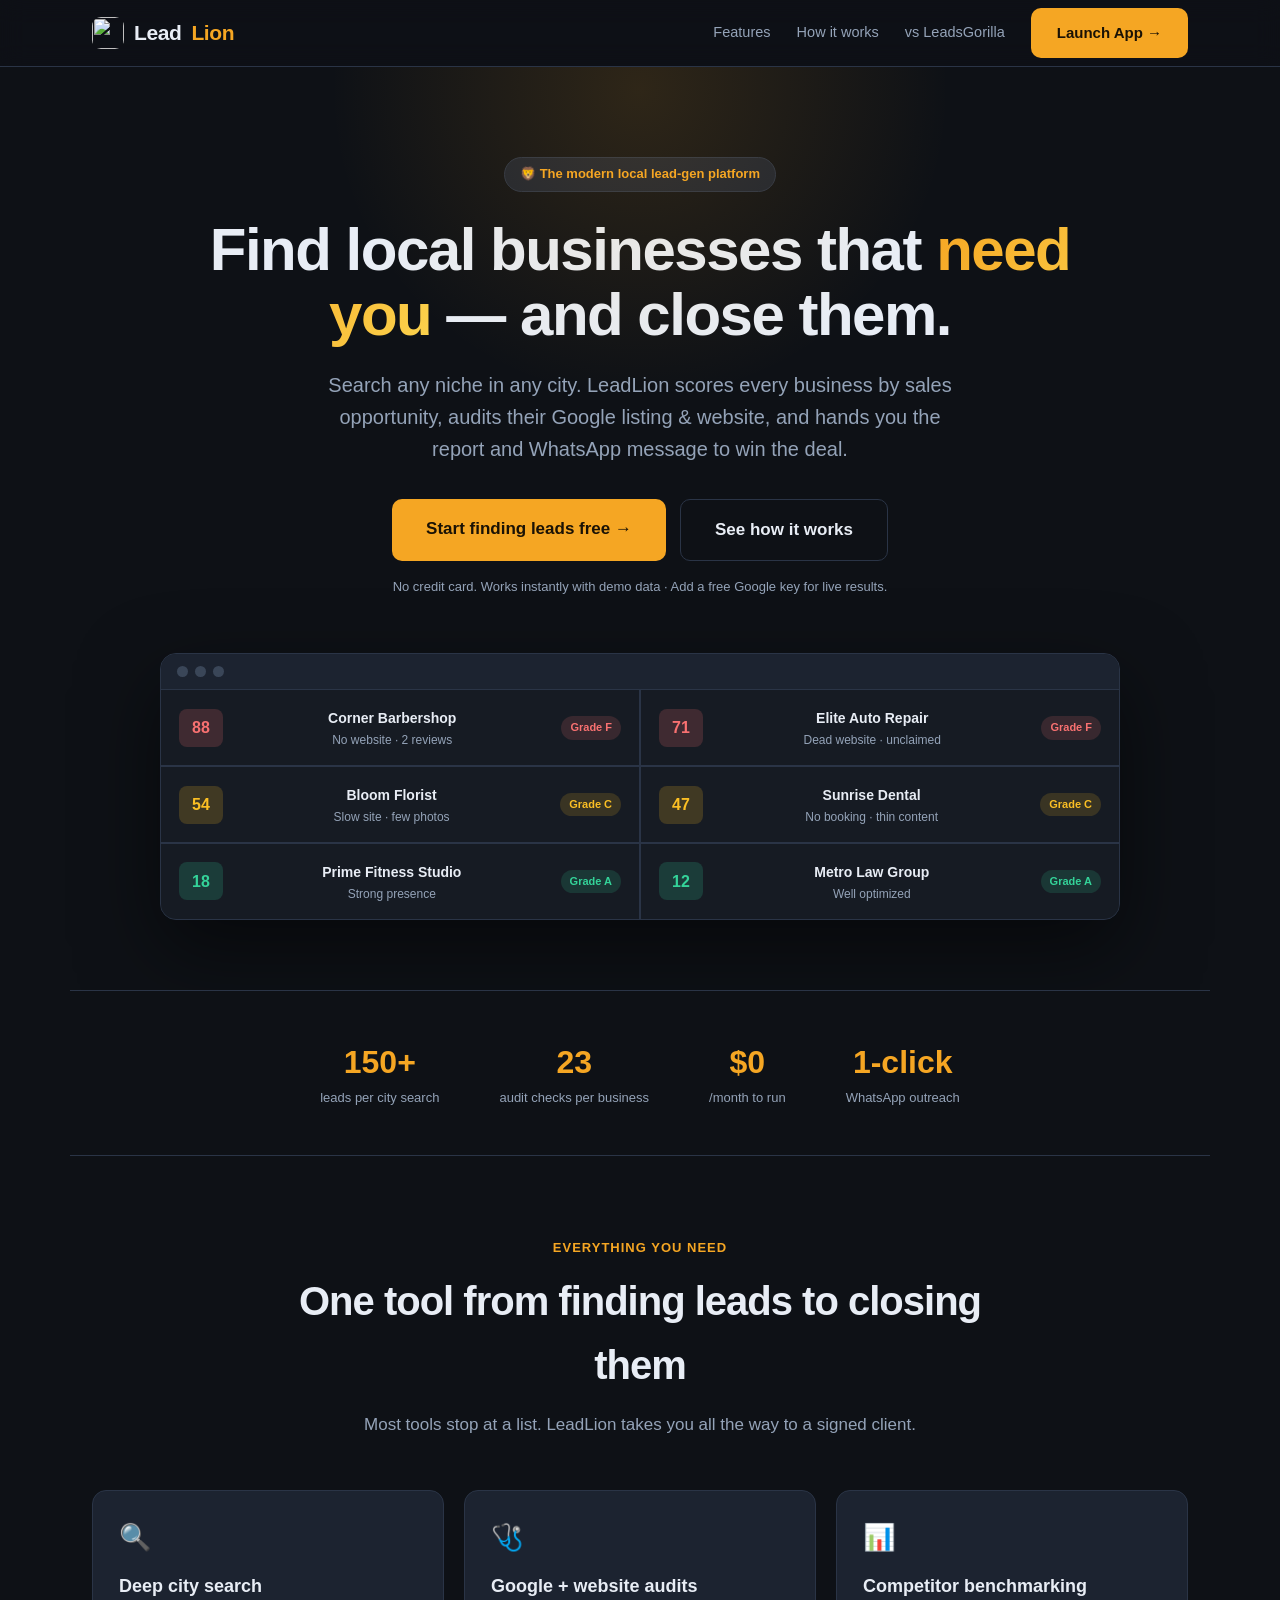
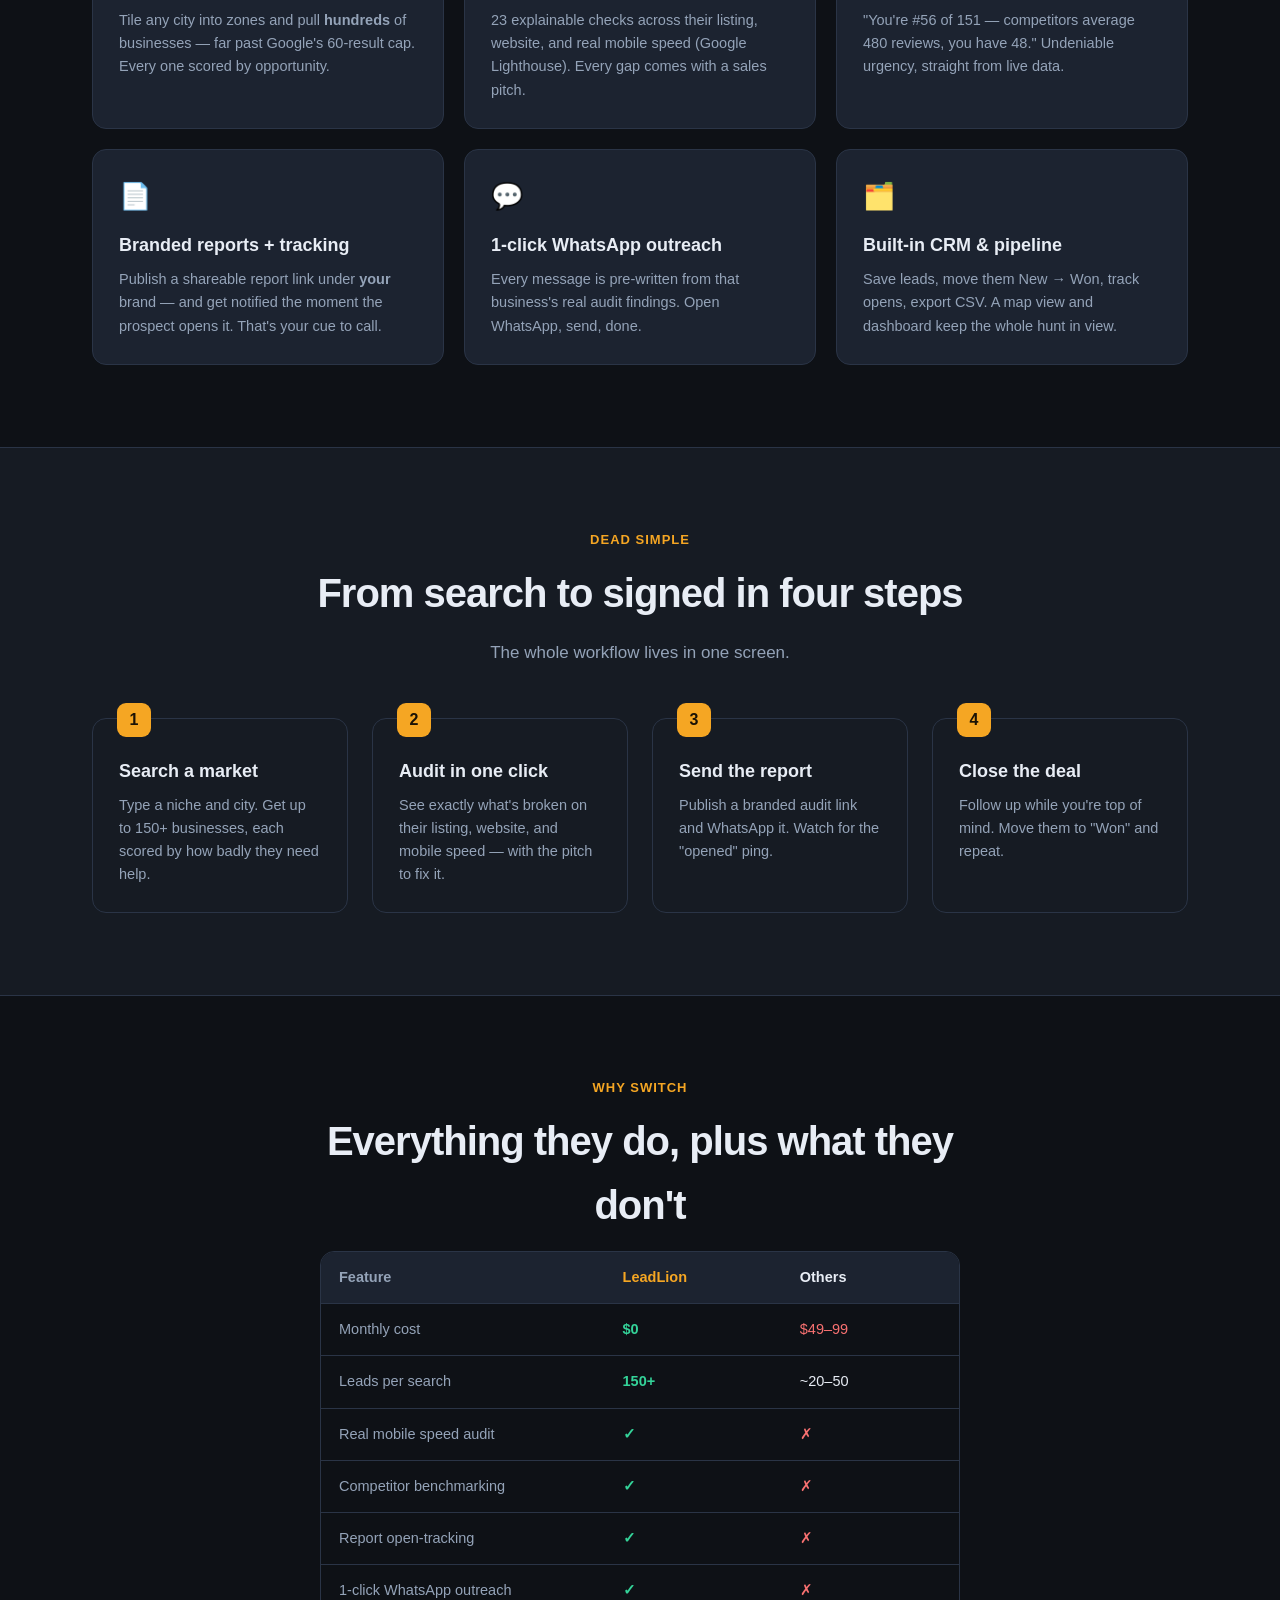
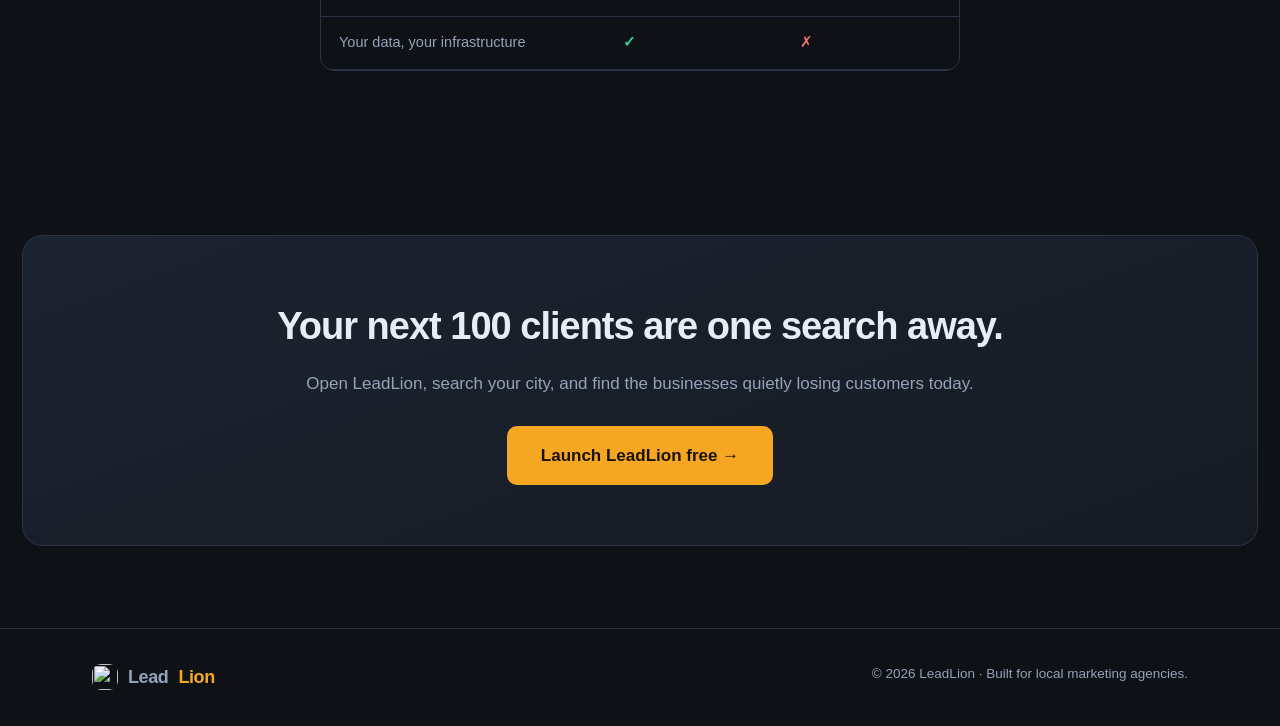
==== public/index.html @ ac30a1d9 "Look & feel overhaul: brand logo, landing page, dashboard charts, map view, PWA - Custom LeadLion li" ====
<!DOCTYPE html>
<html lang="en">
<head>
  <meta charset="UTF-8">
  <meta name="viewport" content="width=device-width, initial-scale=1.0">
  <title>LeadLion — Find & Close Local Business Leads on Autopilot</title>
  <meta name="description" content="Search any niche in any city, get every business scored by sales opportunity, generate branded audit reports, and close them over WhatsApp. The modern LeadsGorilla alternative.">
  <link rel="icon" href="/logo.svg">
  <link rel="apple-touch-icon" href="/logo.svg">
  <meta name="theme-color" content="#0e1116">
  <meta property="og:title" content="LeadLion — Find & Close Local Business Leads">
  <meta property="og:description" content="Scored leads, branded audit reports, and one-click WhatsApp outreach.">
  <style>
    :root{
      --bg:#0e1116;--panel:#161b23;--card:#1c2330;--border:#2a3446;
      --text:#e8edf5;--dim:#94a3b8;--accent:#f5a623;--accent2:#d97706;
      --green:#34d399;--red:#f87171;
    }
    *{margin:0;padding:0;box-sizing:border-box}
    html{scroll-behavior:smooth}
    body{font-family:-apple-system,BlinkMacSystemFont,'Segoe UI',Roboto,sans-serif;background:var(--bg);color:var(--text);line-height:1.6;-webkit-font-smoothing:antialiased}
    a{color:inherit;text-decoration:none}
    .wrap{max-width:1140px;margin:0 auto;padding:0 22px}
    .btn{display:inline-block;background:var(--accent);color:#1a1205;font-weight:700;padding:13px 26px;border-radius:10px;font-size:15px;transition:transform .15s,background .15s}
    .btn:hover{background:var(--accent2);transform:translateY(-1px)}
    .btn-lg{padding:16px 34px;font-size:17px}
    .btn-ghost{background:transparent;border:1px solid var(--border);color:var(--text)}
    .btn-ghost:hover{background:var(--card);transform:none}

    /* nav */
    nav{position:sticky;top:0;z-index:50;background:rgba(14,17,22,.82);backdrop-filter:blur(12px);border-bottom:1px solid var(--border)}
    nav .wrap{display:flex;align-items:center;justify-content:space-between;height:66px}
    .logo{display:flex;align-items:center;gap:10px;font-size:21px;font-weight:700;letter-spacing:-.4px}
    .logo img{border-radius:9px}
    .logo b{color:var(--accent)}
    .nav-links{display:flex;align-items:center;gap:26px;font-size:14.5px;color:var(--dim)}
    .nav-links a:hover{color:var(--text)}
    @media(max-width:720px){.nav-links a:not(.btn){display:none}}

    /* hero */
    .hero{text-align:center;padding:90px 0 70px;position:relative;overflow:hidden}
    .hero::before{content:"";position:absolute;top:-30%;left:50%;transform:translateX(-50%);width:800px;height:600px;background:radial-gradient(circle,rgba(245,166,35,.14),transparent 62%);pointer-events:none}
    .pill{display:inline-block;background:var(--card);border:1px solid var(--border);color:var(--accent);font-size:13px;font-weight:600;padding:6px 15px;border-radius:30px;margin-bottom:26px}
    .hero h1{font-size:clamp(34px,6vw,60px);line-height:1.08;letter-spacing:-1.5px;font-weight:800;max-width:900px;margin:0 auto 22px}
    .hero h1 .grad{background:linear-gradient(120deg,var(--accent),#fcd34d);-webkit-background-clip:text;background-clip:text;color:transparent}
    .hero p.sub{font-size:clamp(16px,2.4vw,20px);color:var(--dim);max-width:640px;margin:0 auto 34px}
    .hero-cta{display:flex;gap:14px;justify-content:center;flex-wrap:wrap}
    .hero .note{margin-top:16px;font-size:13px;color:var(--dim)}

    /* mockup */
    .mock{max-width:960px;margin:56px auto 0;border:1px solid var(--border);border-radius:16px;overflow:hidden;box-shadow:0 30px 80px rgba(0,0,0,.5);background:var(--panel)}
    .mock-bar{display:flex;gap:7px;padding:12px 16px;background:var(--card);border-bottom:1px solid var(--border)}
    .mock-bar i{width:11px;height:11px;border-radius:50%;background:#3a4658}
    .mock-body{display:grid;grid-template-columns:1fr 1fr;gap:2px;background:var(--border)}
    .mock-row{background:var(--panel);padding:15px 18px;display:flex;align-items:center;gap:14px}
    .mock-score{min-width:44px;height:38px;border-radius:8px;display:flex;align-items:center;justify-content:center;font-weight:800;font-size:16px}
    .mock-info{flex:1;min-width:0}
    .mock-info b{font-size:14px}
    .mock-info span{display:block;font-size:12px;color:var(--dim)}
    .mock-badge{font-size:11px;font-weight:700;padding:3px 9px;border-radius:20px}
    @media(max-width:640px){.mock-body{grid-template-columns:1fr}.mock-row:nth-child(n+5){display:none}}

    /* stats strip */
    .strip{display:flex;justify-content:center;gap:60px;flex-wrap:wrap;padding:46px 0;border-top:1px solid var(--border);border-bottom:1px solid var(--border);text-align:center}
    .strip .n{font-size:32px;font-weight:800;color:var(--accent)}
    .strip .l{font-size:13px;color:var(--dim)}

    /* sections */
    section.blk{padding:82px 0}
    .eyebrow{color:var(--accent);font-weight:700;font-size:13px;letter-spacing:1px;text-transform:uppercase;text-align:center}
    h2.title{font-size:clamp(28px,4vw,40px);font-weight:800;letter-spacing:-1px;text-align:center;margin:10px auto 14px;max-width:720px}
    .lead{text-align:center;color:var(--dim);max-width:600px;margin:0 auto 52px;font-size:17px}

    .features{display:grid;grid-template-columns:repeat(auto-fit,minmax(280px,1fr));gap:20px}
    .feat{background:var(--card);border:1px solid var(--border);border-radius:14px;padding:26px;transition:border-color .2s,transform .2s}
    .feat:hover{border-color:var(--accent);transform:translateY(-3px)}
    .feat .ico{font-size:26px;margin-bottom:14px}
    .feat h3{font-size:18px;margin-bottom:8px}
    .feat p{color:var(--dim);font-size:14.5px}

    /* steps */
    .steps{display:grid;grid-template-columns:repeat(auto-fit,minmax(240px,1fr));gap:24px;counter-reset:s}
    .step{position:relative;padding:26px;background:var(--panel);border:1px solid var(--border);border-radius:14px}
    .step::before{counter-increment:s;content:counter(s);position:absolute;top:-16px;left:24px;width:34px;height:34px;background:var(--accent);color:#1a1205;font-weight:800;border-radius:9px;display:flex;align-items:center;justify-content:center}
    .step h3{margin:12px 0 8px;font-size:18px}
    .step p{color:var(--dim);font-size:14.5px}

    /* compare */
    .compare{max-width:640px;margin:0 auto;border:1px solid var(--border);border-radius:14px;overflow:hidden}
    .compare .crow{display:grid;grid-template-columns:1.6fr 1fr 1fr}
    .compare .crow>div{padding:14px 18px;border-bottom:1px solid var(--border);font-size:14.5px}
    .compare .chead{background:var(--card);font-weight:700}
    .compare .chead .hl{color:var(--accent)}
    .compare .crow>div:first-child{color:var(--dim)}
    .compare .yes{color:var(--green);font-weight:700}
    .compare .no{color:var(--red)}

    /* final cta */
    .final{text-align:center;background:linear-gradient(160deg,var(--card),var(--panel));border:1px solid var(--border);border-radius:20px;padding:60px 30px;margin:0 22px}
    .final h2{font-size:clamp(26px,4vw,38px);font-weight:800;letter-spacing:-1px;margin-bottom:14px}
    .final p{color:var(--dim);margin-bottom:28px;font-size:17px}

    footer{border-top:1px solid var(--border);padding:34px 0;color:var(--dim);font-size:13.5px}
    footer .wrap{display:flex;justify-content:space-between;flex-wrap:wrap;gap:14px}
  </style>
</head>
<body>
  <nav><div class="wrap">
    <a class="logo" href="/"><img src="/logo.svg" width="32" height="32" alt="">Lead<b>Lion</b></a>
    <div class="nav-links">
      <a href="#features">Features</a>
      <a href="#how">How it works</a>
      <a href="#compare">vs LeadsGorilla</a>
      <a class="btn" href="/app">Launch App →</a>
    </div>
  </div></nav>

  <header class="hero"><div class="wrap">
    <span class="pill">🦁 The modern local lead-gen platform</span>
    <h1>Find local businesses that <span class="grad">need you</span> — and close them.</h1>
    <p class="sub">Search any niche in any city. LeadLion scores every business by sales opportunity, audits their Google listing & website, and hands you the report and WhatsApp message to win the deal.</p>
    <div class="hero-cta">
      <a class="btn btn-lg" href="/app">Start finding leads free →</a>
      <a class="btn btn-lg btn-ghost" href="#how">See how it works</a>
    </div>
    <p class="note">No credit card. Works instantly with demo data · Add a free Google key for live results.</p>

    <div class="mock">
      <div class="mock-bar"><i></i><i></i><i></i></div>
      <div class="mock-body">
        <div class="mock-row"><div class="mock-score" style="background:rgba(248,113,113,.18);color:#f87171">88</div><div class="mock-info"><b>Corner Barbershop</b><span>No website · 2 reviews</span></div><span class="mock-badge" style="background:rgba(248,113,113,.15);color:#f87171">Grade F</span></div>
        <div class="mock-row"><div class="mock-score" style="background:rgba(248,113,113,.18);color:#f87171">71</div><div class="mock-info"><b>Elite Auto Repair</b><span>Dead website · unclaimed</span></div><span class="mock-badge" style="background:rgba(248,113,113,.15);color:#f87171">Grade F</span></div>
        <div class="mock-row"><div class="mock-score" style="background:rgba(251,191,36,.18);color:#fbbf24">54</div><div class="mock-info"><b>Bloom Florist</b><span>Slow site · few photos</span></div><span class="mock-badge" style="background:rgba(251,191,36,.15);color:#fbbf24">Grade C</span></div>
        <div class="mock-row"><div class="mock-score" style="background:rgba(251,191,36,.18);color:#fbbf24">47</div><div class="mock-info"><b>Sunrise Dental</b><span>No booking · thin content</span></div><span class="mock-badge" style="background:rgba(251,191,36,.15);color:#fbbf24">Grade C</span></div>
        <div class="mock-row"><div class="mock-score" style="background:rgba(52,211,153,.18);color:#34d399">18</div><div class="mock-info"><b>Prime Fitness Studio</b><span>Strong presence</span></div><span class="mock-badge" style="background:rgba(52,211,153,.15);color:#34d399">Grade A</span></div>
        <div class="mock-row"><div class="mock-score" style="background:rgba(52,211,153,.18);color:#34d399">12</div><div class="mock-info"><b>Metro Law Group</b><span>Well optimized</span></div><span class="mock-badge" style="background:rgba(52,211,153,.15);color:#34d399">Grade A</span></div>
      </div>
    </div>
  </div></header>

  <div class="strip wrap" style="border-radius:0">
    <div><div class="n">150+</div><div class="l">leads per city search</div></div>
    <div><div class="n">23</div><div class="l">audit checks per business</div></div>
    <div><div class="n">$0</div><div class="l">/month to run</div></div>
    <div><div class="n">1-click</div><div class="l">WhatsApp outreach</div></div>
  </div>

  <section class="blk" id="features"><div class="wrap">
    <p class="eyebrow">Everything you need</p>
    <h2 class="title">One tool from finding leads to closing them</h2>
    <p class="lead">Most tools stop at a list. LeadLion takes you all the way to a signed client.</p>
    <div class="features">
      <div class="feat"><div class="ico">🔍</div><h3>Deep city search</h3><p>Tile any city into zones and pull <b>hundreds</b> of businesses — far past Google's 60-result cap. Every one scored by opportunity.</p></div>
      <div class="feat"><div class="ico">🩺</div><h3>Google + website audits</h3><p>23 explainable checks across their listing, website, and real mobile speed (Google Lighthouse). Every gap comes with a sales pitch.</p></div>
      <div class="feat"><div class="ico">📊</div><h3>Competitor benchmarking</h3><p>"You're #56 of 151 — competitors average 480 reviews, you have 48." Undeniable urgency, straight from live data.</p></div>
      <div class="feat"><div class="ico">📄</div><h3>Branded reports + tracking</h3><p>Publish a shareable report link under <b>your</b> brand — and get notified the moment the prospect opens it. That's your cue to call.</p></div>
      <div class="feat"><div class="ico">💬</div><h3>1-click WhatsApp outreach</h3><p>Every message is pre-written from that business's real audit findings. Open WhatsApp, send, done.</p></div>
      <div class="feat"><div class="ico">🗂️</div><h3>Built-in CRM & pipeline</h3><p>Save leads, move them New → Won, track opens, export CSV. A map view and dashboard keep the whole hunt in view.</p></div>
    </div>
  </div></section>

  <section class="blk" id="how" style="background:var(--panel);border-top:1px solid var(--border);border-bottom:1px solid var(--border)"><div class="wrap">
    <p class="eyebrow">Dead simple</p>
    <h2 class="title">From search to signed in four steps</h2>
    <p class="lead">The whole workflow lives in one screen.</p>
    <div class="steps">
      <div class="step"><h3>Search a market</h3><p>Type a niche and city. Get up to 150+ businesses, each scored by how badly they need help.</p></div>
      <div class="step"><h3>Audit in one click</h3><p>See exactly what's broken on their listing, website, and mobile speed — with the pitch to fix it.</p></div>
      <div class="step"><h3>Send the report</h3><p>Publish a branded audit link and WhatsApp it. Watch for the "opened" ping.</p></div>
      <div class="step"><h3>Close the deal</h3><p>Follow up while you're top of mind. Move them to "Won" and repeat.</p></div>
    </div>
  </div></section>

  <section class="blk" id="compare"><div class="wrap">
    <p class="eyebrow">Why switch</p>
    <h2 class="title">Everything they do, plus what they don't</h2>
    <div class="compare">
      <div class="crow chead"><div>Feature</div><div class="hl">LeadLion</div><div>Others</div></div>
      <div class="crow"><div>Monthly cost</div><div class="yes">$0</div><div class="no">$49–99</div></div>
      <div class="crow"><div>Leads per search</div><div class="yes">150+</div><div>~20–50</div></div>
      <div class="crow"><div>Real mobile speed audit</div><div class="yes">✓</div><div class="no">✗</div></div>
      <div class="crow"><div>Competitor benchmarking</div><div class="yes">✓</div><div class="no">✗</div></div>
      <div class="crow"><div>Report open-tracking</div><div class="yes">✓</div><div class="no">✗</div></div>
      <div class="crow"><div>1-click WhatsApp outreach</div><div class="yes">✓</div><div class="no">✗</div></div>
      <div class="crow"><div>Your data, your infrastructure</div><div class="yes">✓</div><div class="no">✗</div></div>
    </div>
  </div></section>

  <section class="blk"><div class="final">
    <h2>Your next 100 clients are one search away.</h2>
    <p>Open LeadLion, search your city, and find the businesses quietly losing customers today.</p>
    <a class="btn btn-lg" href="/app">Launch LeadLion free →</a>
  </div></section>

  <footer><div class="wrap">
    <div class="logo" style="font-size:18px"><img src="/logo.svg" width="26" height="26" alt="">Lead<b>Lion</b></div>
    <div>© 2026 LeadLion · Built for local marketing agencies.</div>
  </div></footer>
</body>
</html>
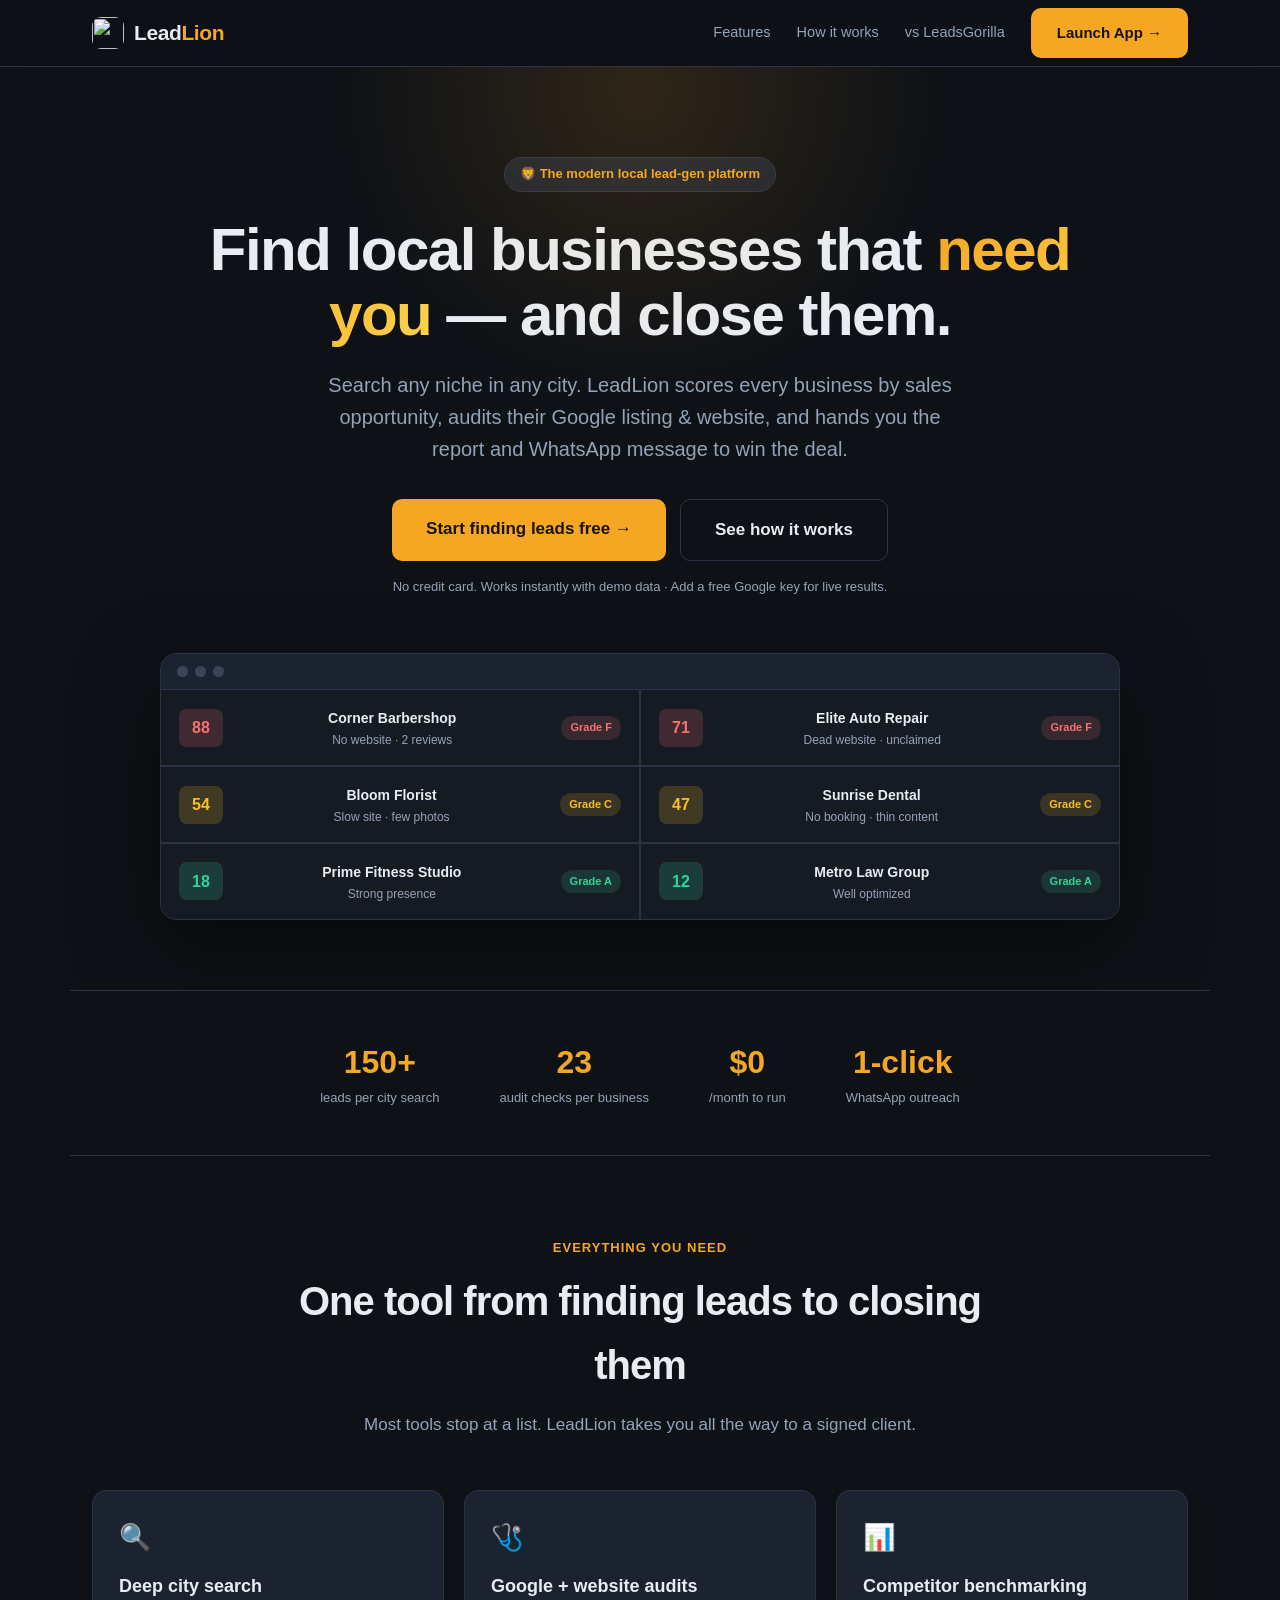
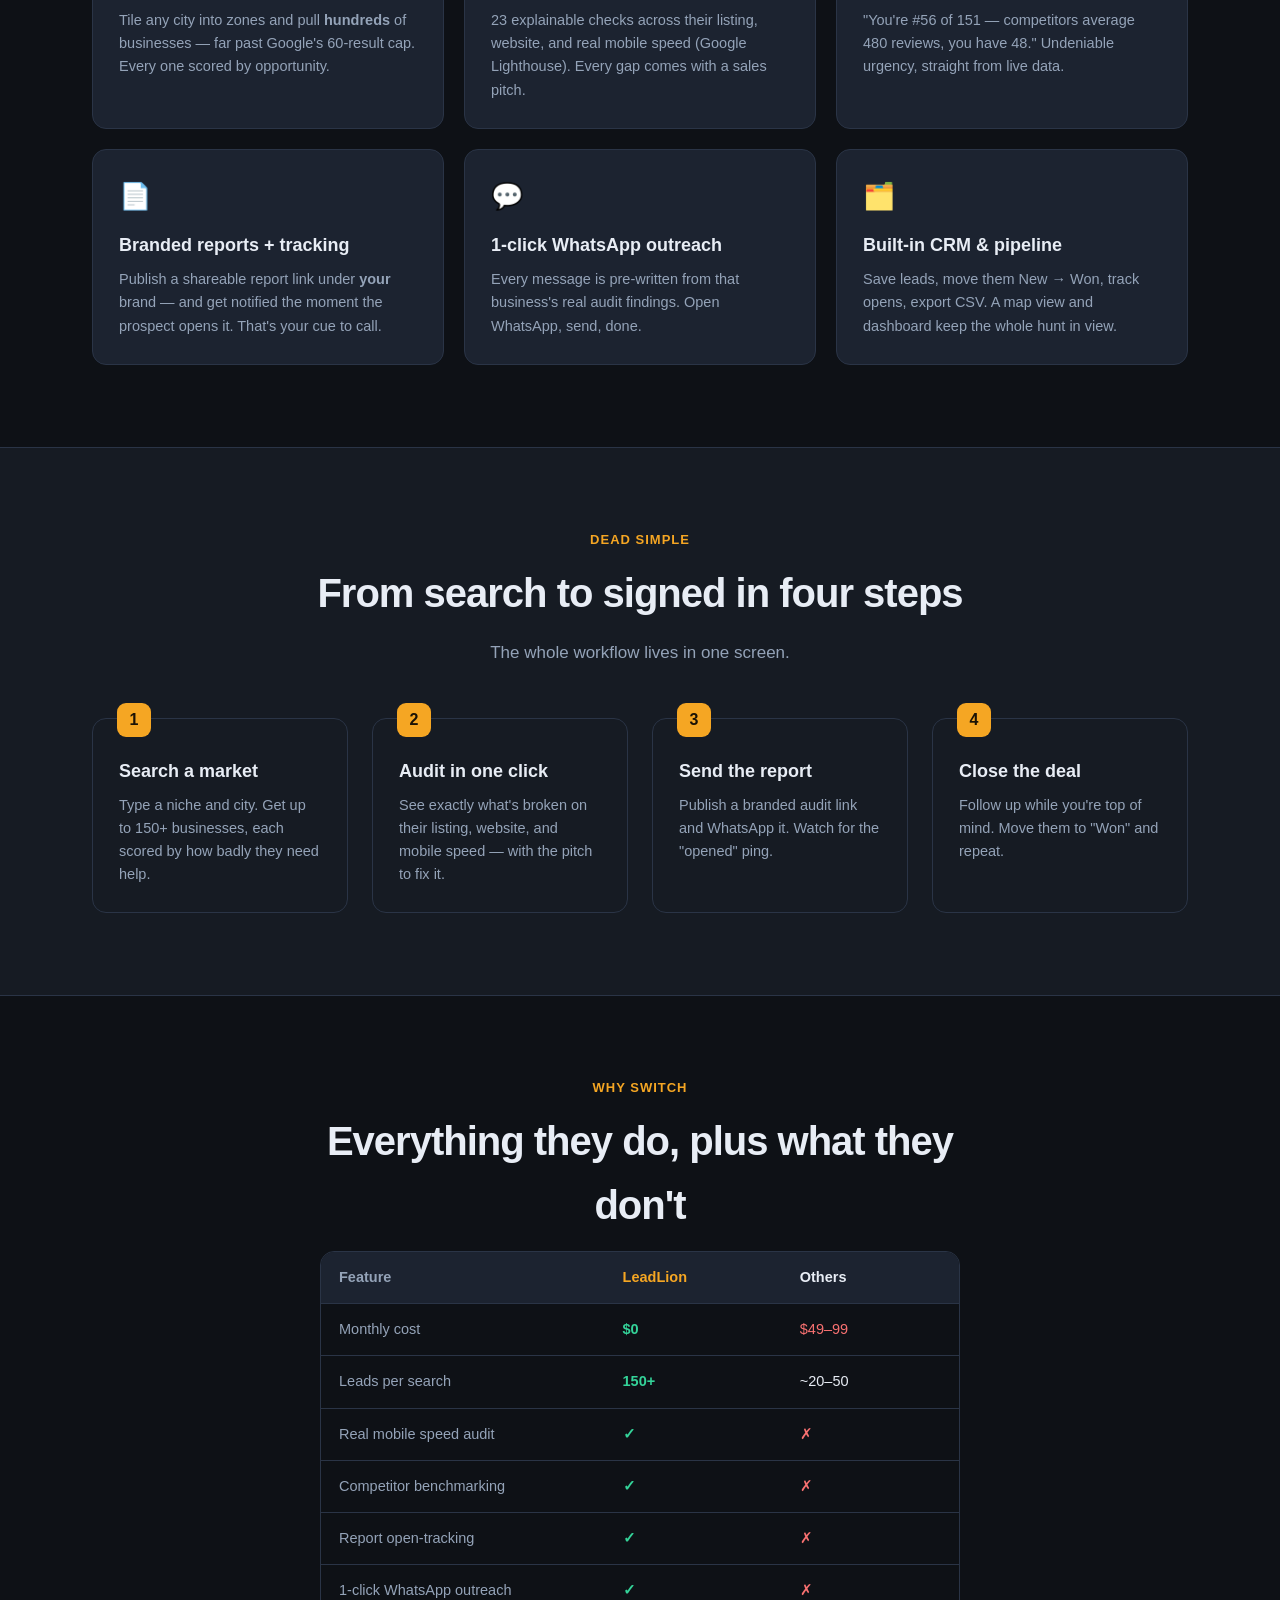
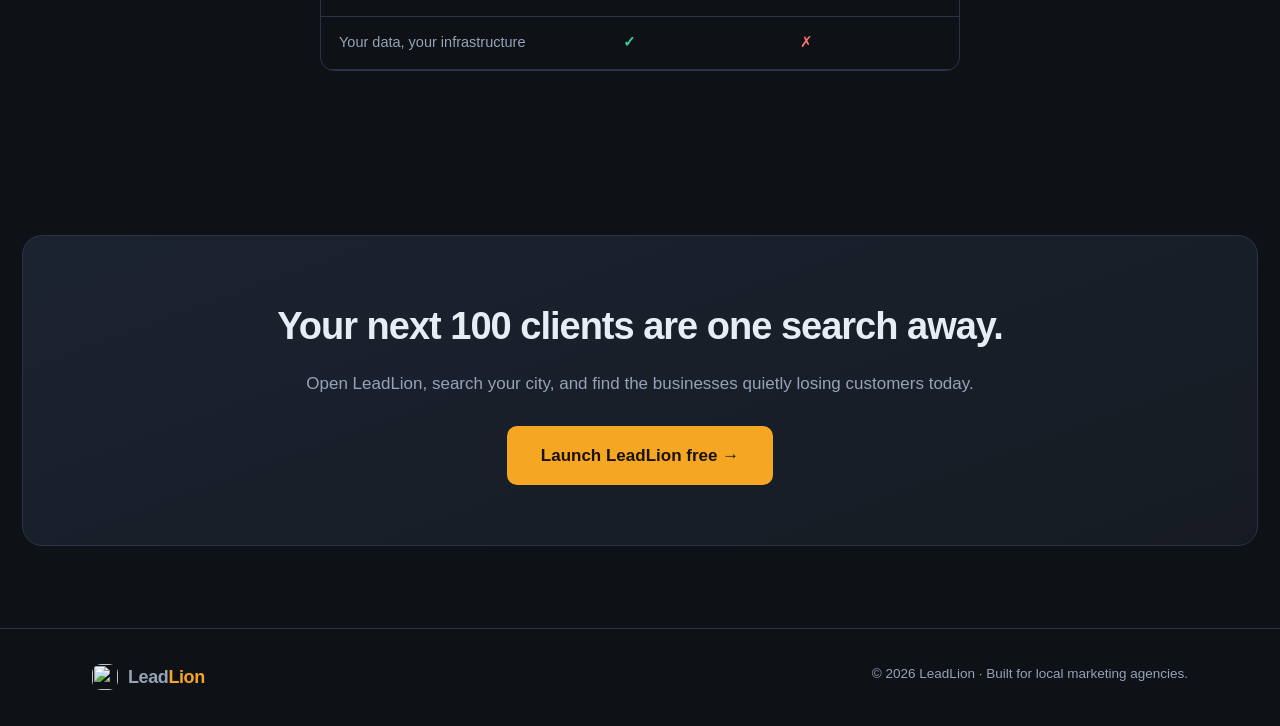
==== commit 619915a9: "Redesign logo: expressive lion head inside a map pin (ties to local-leads theme); fix 'LeadLion' wor" ====
--- a/public/index.html
+++ b/public/index.html
@@ -106,7 +106,7 @@
 </head>
 <body>
   <nav><div class="wrap">
-    <a class="logo" href="/"><img src="/logo.svg" width="32" height="32" alt="">Lead<b>Lion</b></a>
+    <a class="logo" href="/"><img src="/logo.svg" width="32" height="32" alt=""><span>Lead<b>Lion</b></span></a>
     <div class="nav-links">
       <a href="#features">Features</a>
       <a href="#how">How it works</a>
@@ -193,7 +193,7 @@
   </div></section>
 
   <footer><div class="wrap">
-    <div class="logo" style="font-size:18px"><img src="/logo.svg" width="26" height="26" alt="">Lead<b>Lion</b></div>
+    <div class="logo" style="font-size:18px"><img src="/logo.svg" width="26" height="26" alt=""><span>Lead<b>Lion</b></span></div>
     <div>© 2026 LeadLion · Built for local marketing agencies.</div>
   </div></footer>
 </body>
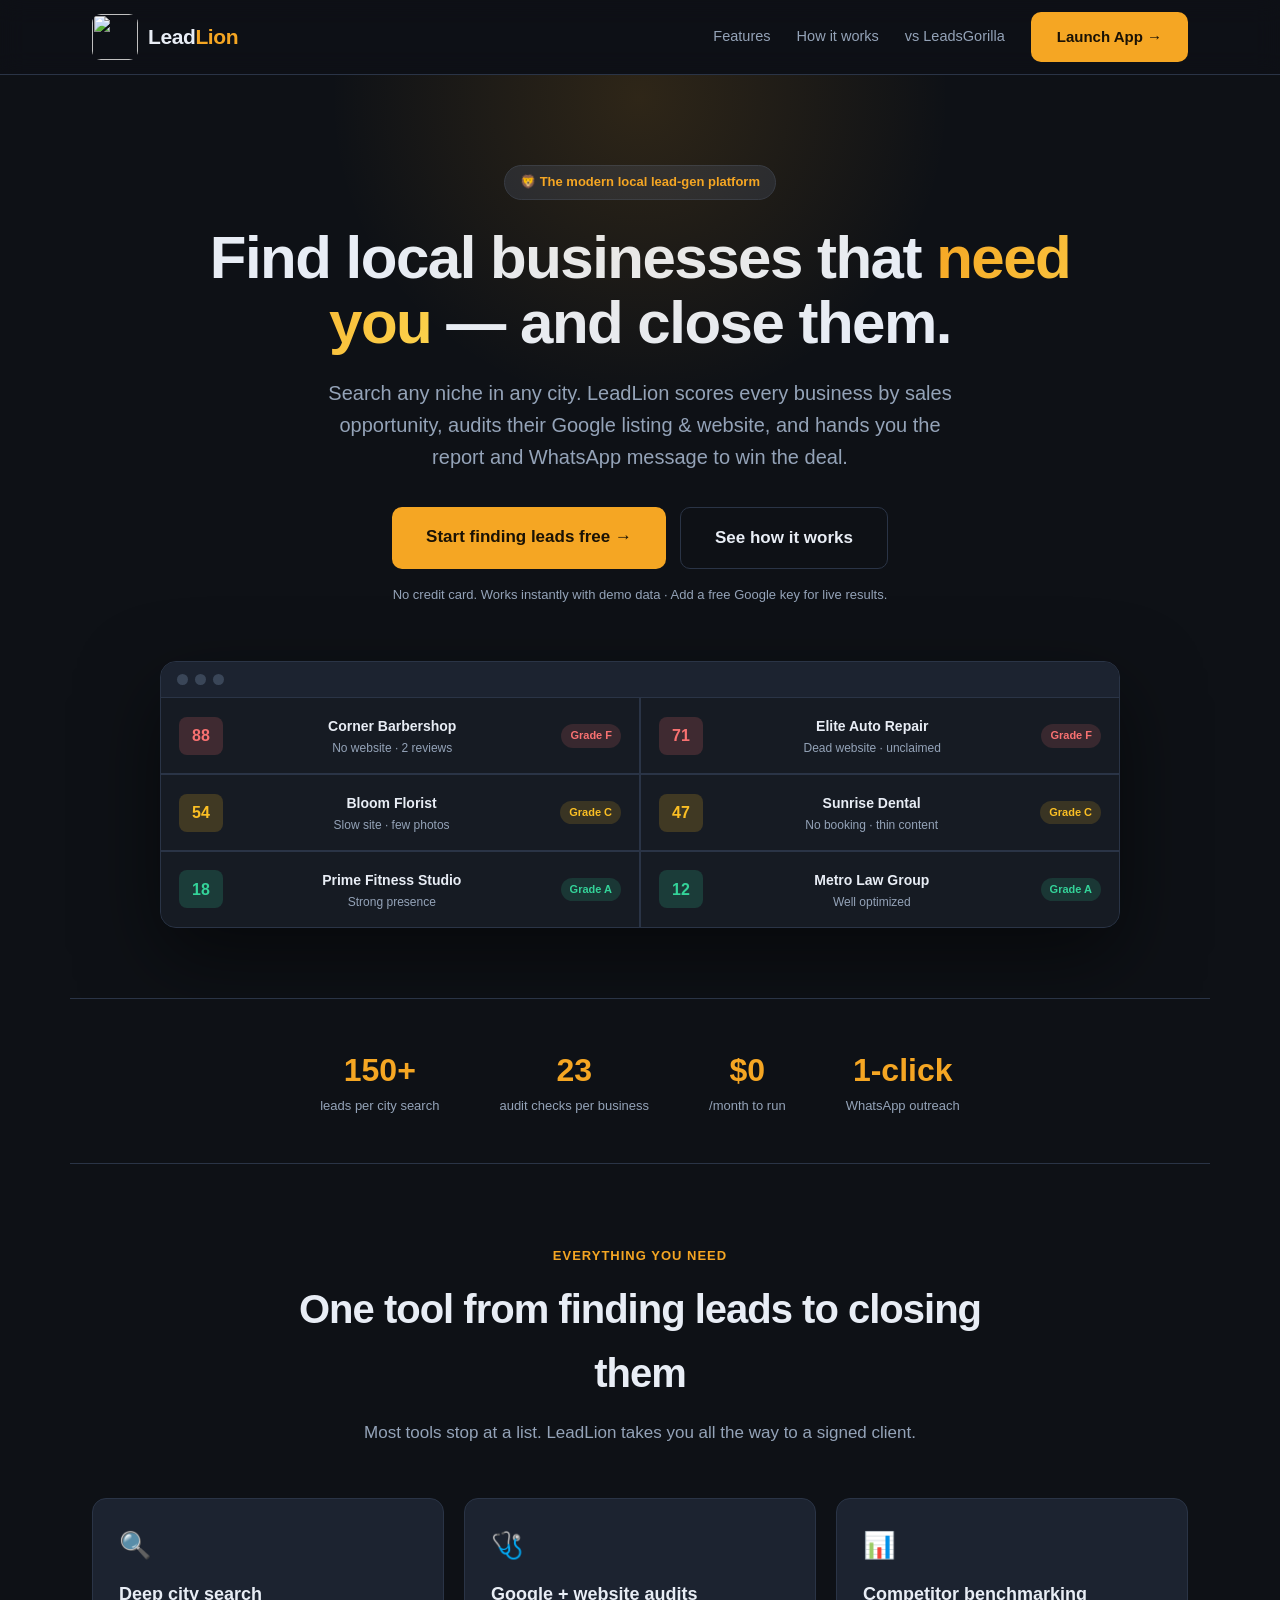
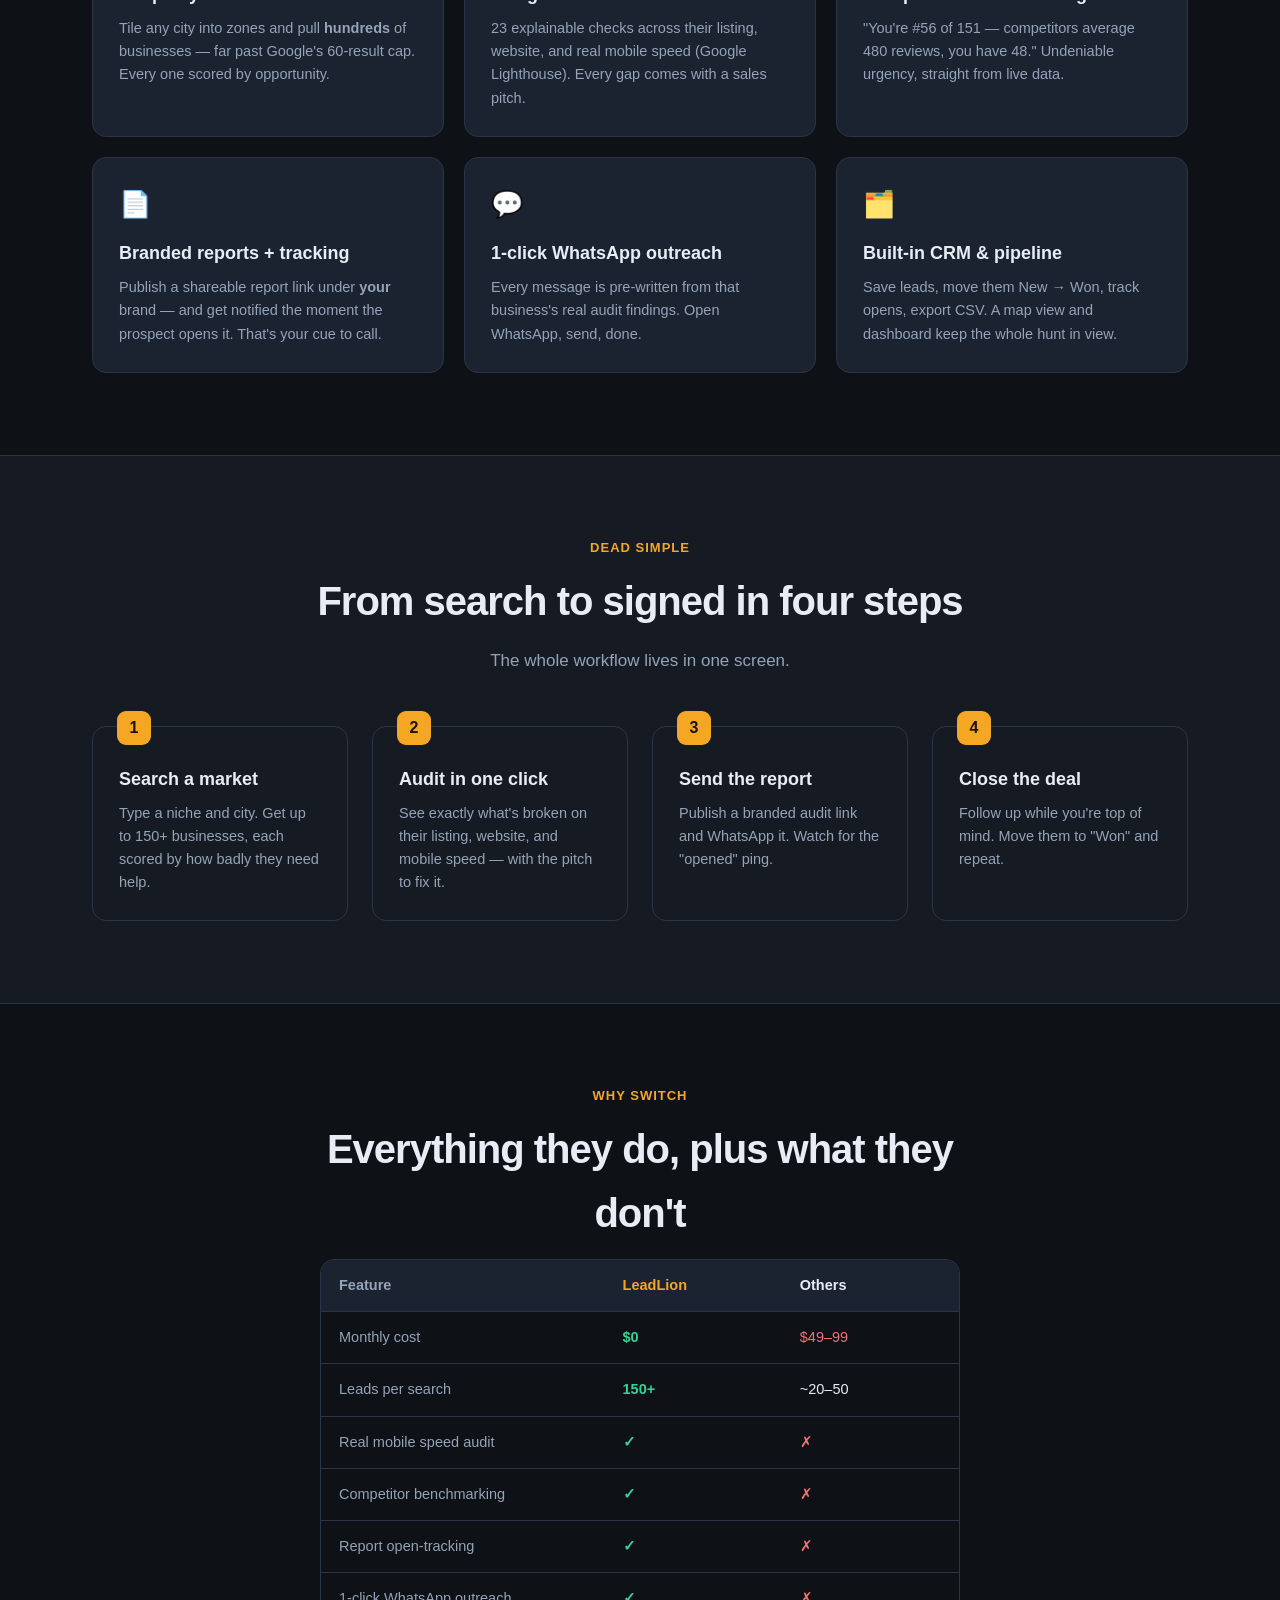
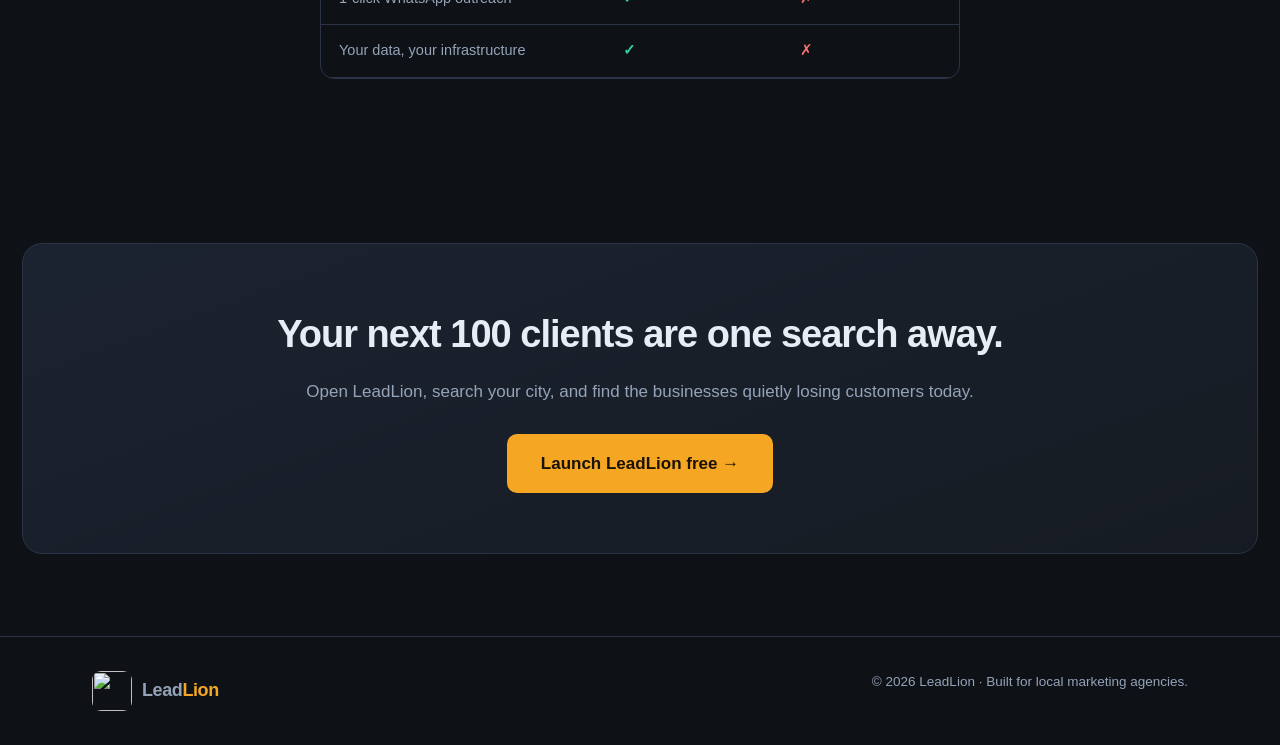
==== commit 1327bafa: "Enlarge logo in landing header/footer and app sidebar for better balance Co-Authored-By: Claude Opus" ====
--- a/public/index.html
+++ b/public/index.html
@@ -5,8 +5,8 @@
   <meta name="viewport" content="width=device-width, initial-scale=1.0">
   <title>LeadLion — Find & Close Local Business Leads on Autopilot</title>
   <meta name="description" content="Search any niche in any city, get every business scored by sales opportunity, generate branded audit reports, and close them over WhatsApp. The modern LeadsGorilla alternative.">
-  <link rel="icon" href="/logo.svg">
-  <link rel="apple-touch-icon" href="/logo.svg">
+  <link rel="icon" href="/logo.png">
+  <link rel="apple-touch-icon" href="/logo.png">
   <meta name="theme-color" content="#0e1116">
   <meta property="og:title" content="LeadLion — Find & Close Local Business Leads">
   <meta property="og:description" content="Scored leads, branded audit reports, and one-click WhatsApp outreach.">
@@ -29,7 +29,7 @@
 
     /* nav */
     nav{position:sticky;top:0;z-index:50;background:rgba(14,17,22,.82);backdrop-filter:blur(12px);border-bottom:1px solid var(--border)}
-    nav .wrap{display:flex;align-items:center;justify-content:space-between;height:66px}
+    nav .wrap{display:flex;align-items:center;justify-content:space-between;height:74px}
     .logo{display:flex;align-items:center;gap:10px;font-size:21px;font-weight:700;letter-spacing:-.4px}
     .logo img{border-radius:9px}
     .logo b{color:var(--accent)}
@@ -106,7 +106,7 @@
 </head>
 <body>
   <nav><div class="wrap">
-    <a class="logo" href="/"><img src="/logo.svg" width="32" height="32" alt=""><span>Lead<b>Lion</b></span></a>
+    <a class="logo" href="/"><img src="/logo.png" width="46" height="46" alt=""><span>Lead<b>Lion</b></span></a>
     <div class="nav-links">
       <a href="#features">Features</a>
       <a href="#how">How it works</a>
@@ -193,7 +193,7 @@
   </div></section>
 
   <footer><div class="wrap">
-    <div class="logo" style="font-size:18px"><img src="/logo.svg" width="26" height="26" alt=""><span>Lead<b>Lion</b></span></div>
+    <div class="logo" style="font-size:18px"><img src="/logo.png" width="40" height="40" alt=""><span>Lead<b>Lion</b></span></div>
     <div>© 2026 LeadLion · Built for local marketing agencies.</div>
   </div></footer>
 </body>
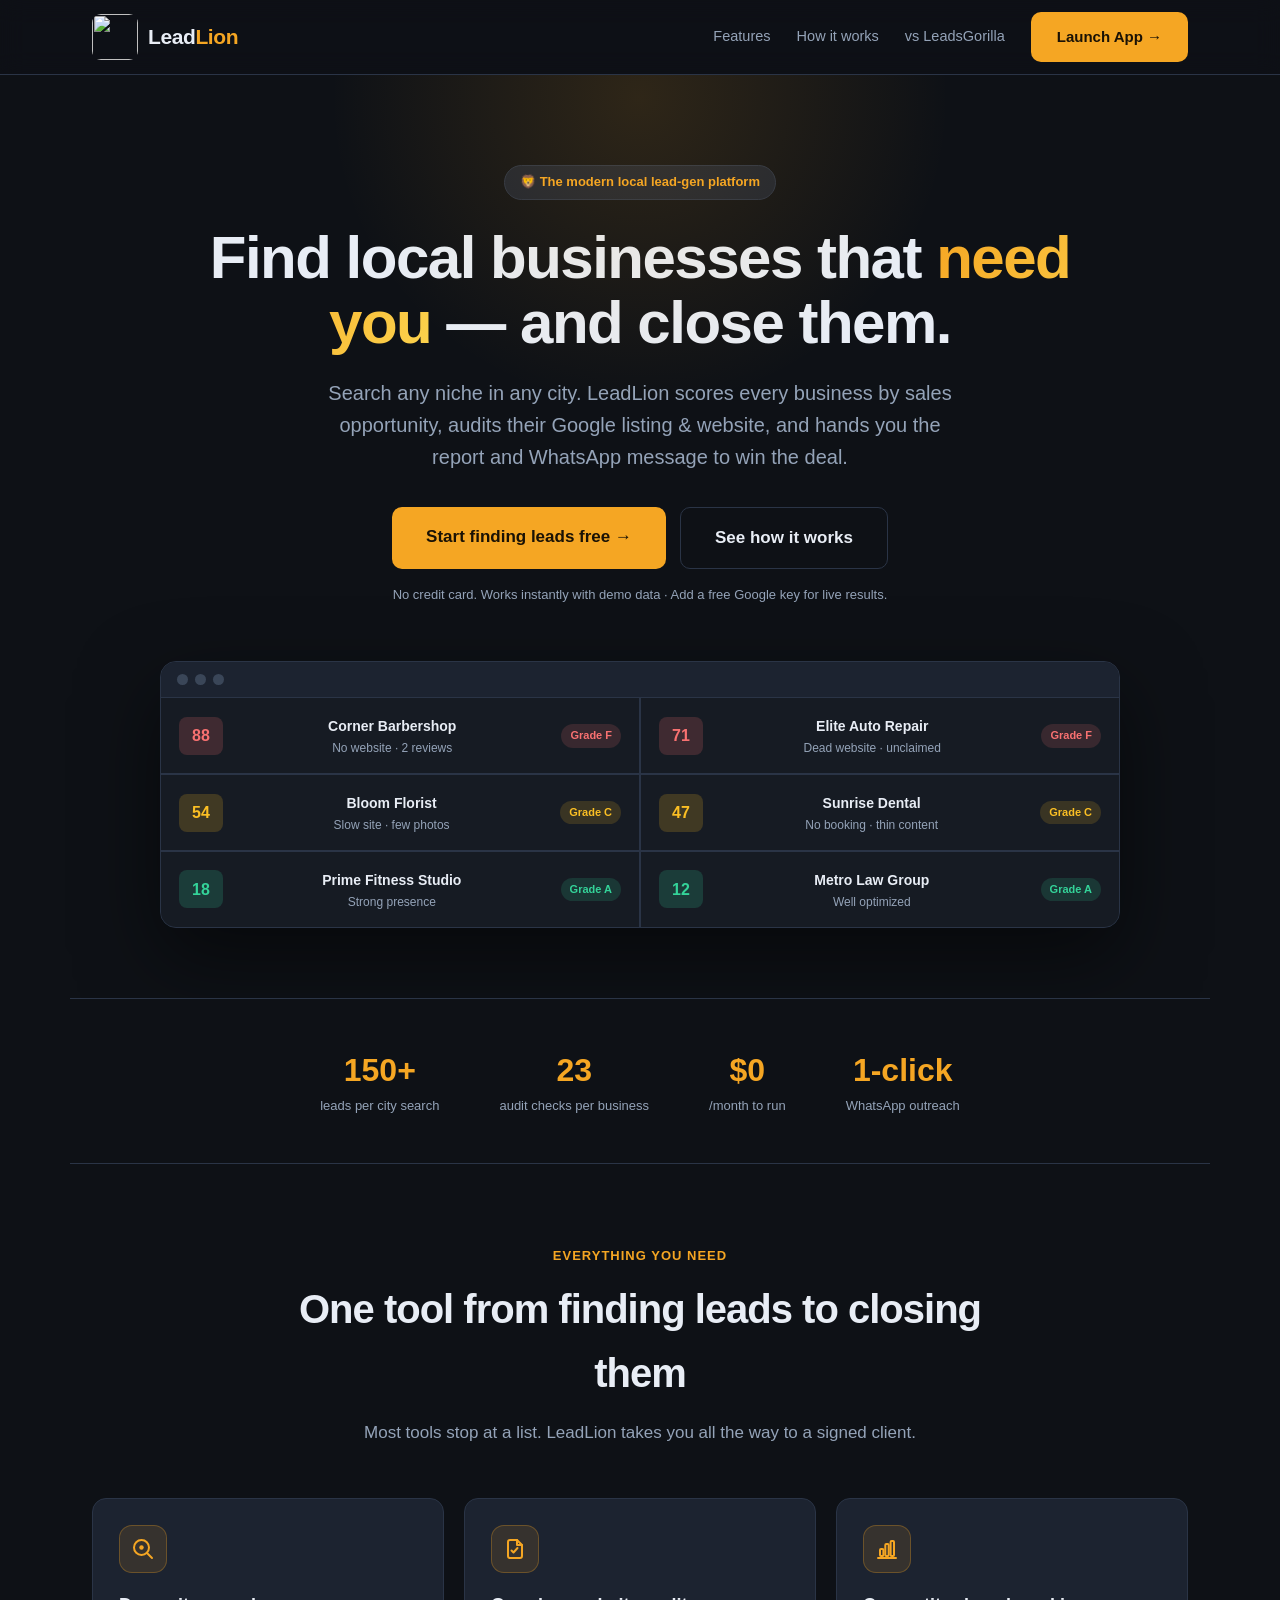
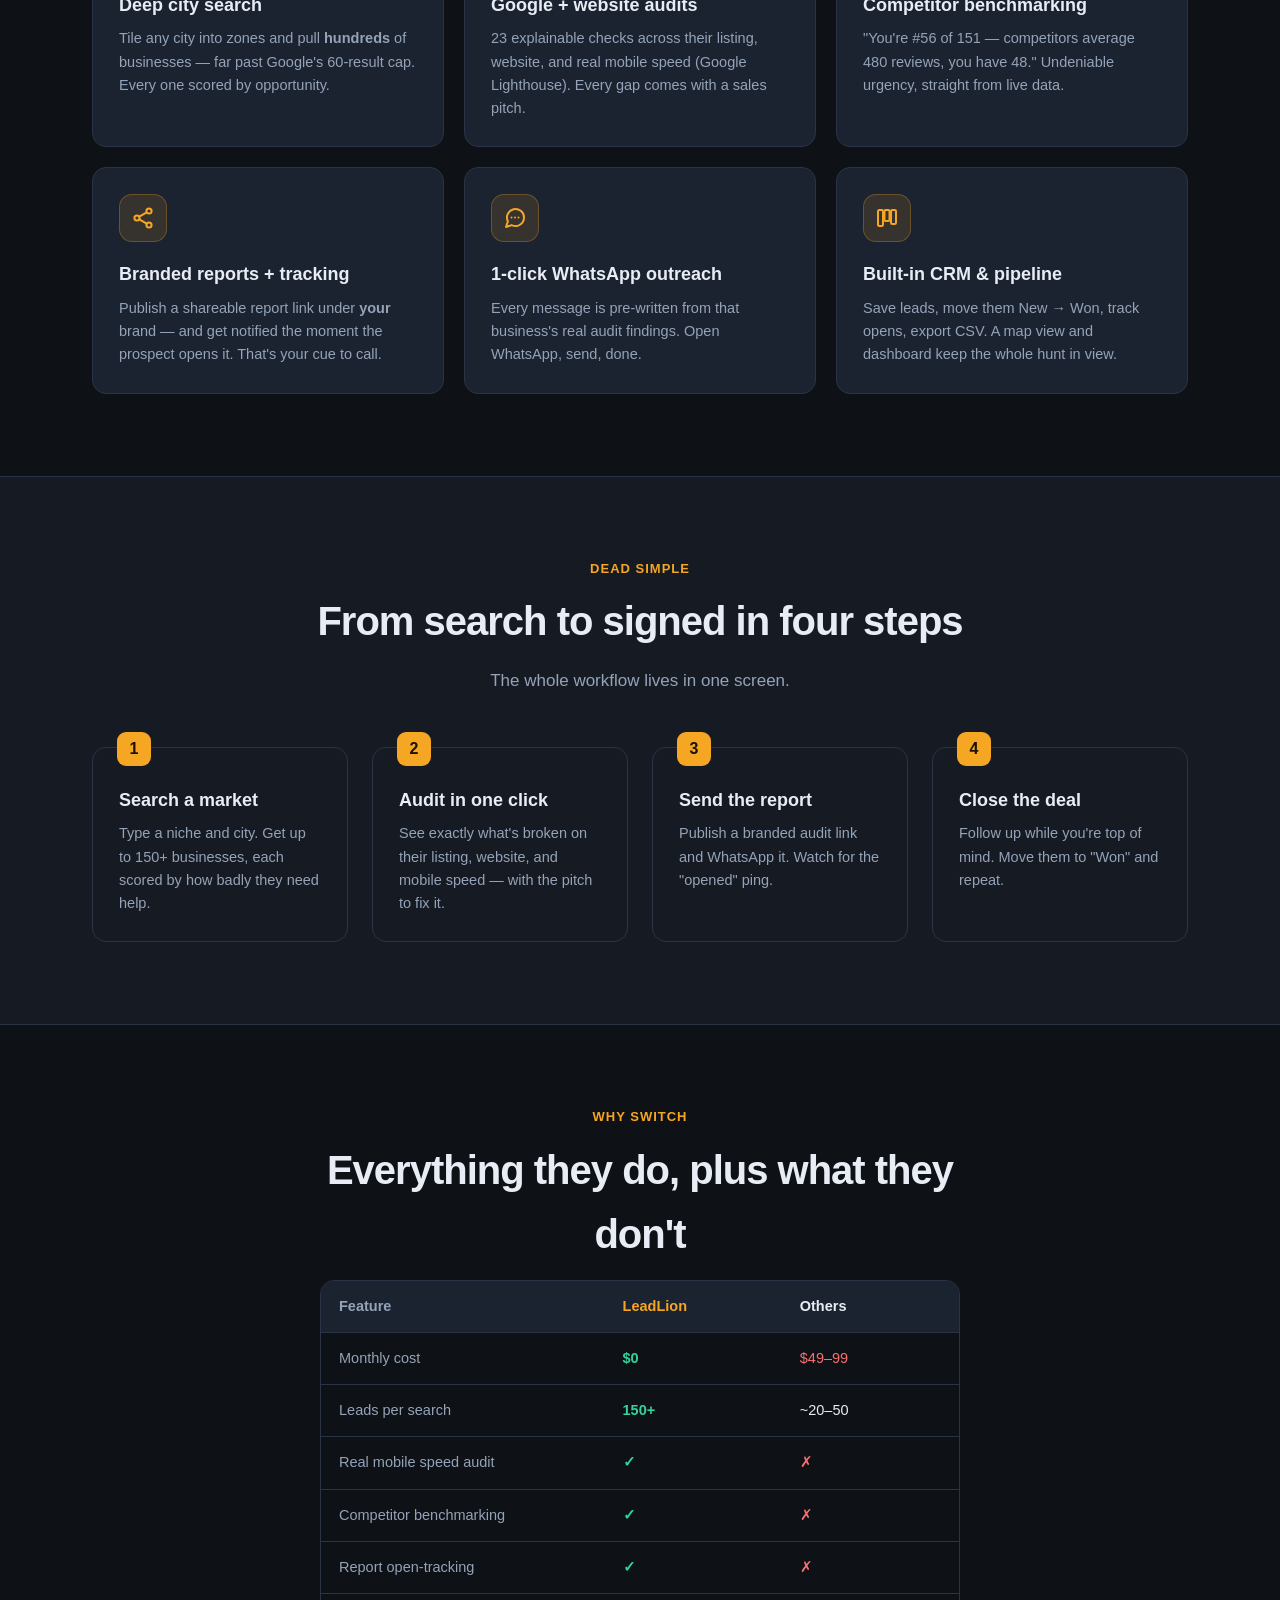
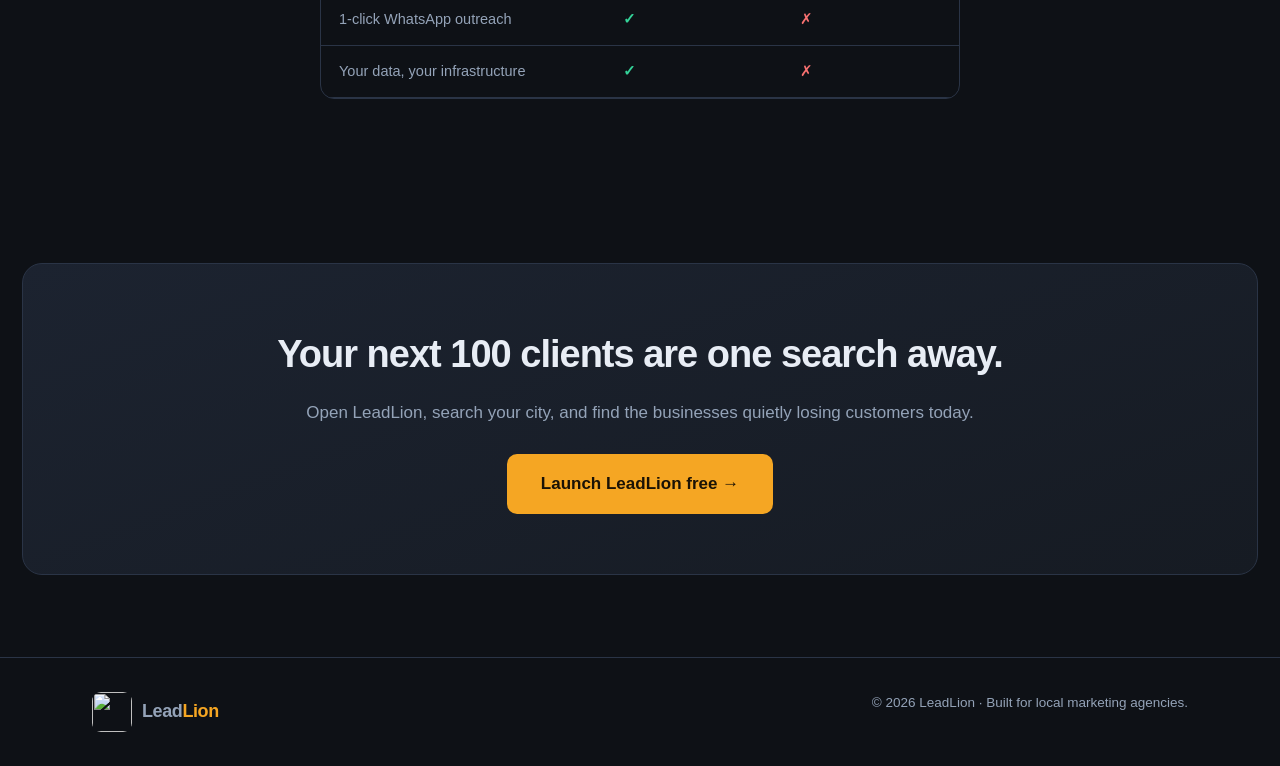
==== commit 4f8c0840: "Replace landing feature emoji with custom gold line-icons in tinted badges Co-Authored-By: Claude Op" ====
--- a/public/index.html
+++ b/public/index.html
@@ -74,7 +74,9 @@
     .features{display:grid;grid-template-columns:repeat(auto-fit,minmax(280px,1fr));gap:20px}
     .feat{background:var(--card);border:1px solid var(--border);border-radius:14px;padding:26px;transition:border-color .2s,transform .2s}
     .feat:hover{border-color:var(--accent);transform:translateY(-3px)}
-    .feat .ico{font-size:26px;margin-bottom:14px}
+    .feat .ico{width:48px;height:48px;border-radius:13px;background:rgba(245,166,35,.12);border:1px solid rgba(245,166,35,.28);display:flex;align-items:center;justify-content:center;margin-bottom:18px}
+    .feat .ico svg{width:24px;height:24px;stroke:var(--accent);fill:none;stroke-width:2;stroke-linecap:round;stroke-linejoin:round}
+    .feat:hover .ico{background:rgba(245,166,35,.18)}
     .feat h3{font-size:18px;margin-bottom:8px}
     .feat p{color:var(--dim);font-size:14.5px}
 
@@ -150,12 +152,12 @@
     <h2 class="title">One tool from finding leads to closing them</h2>
     <p class="lead">Most tools stop at a list. LeadLion takes you all the way to a signed client.</p>
     <div class="features">
-      <div class="feat"><div class="ico">🔍</div><h3>Deep city search</h3><p>Tile any city into zones and pull <b>hundreds</b> of businesses — far past Google's 60-result cap. Every one scored by opportunity.</p></div>
-      <div class="feat"><div class="ico">🩺</div><h3>Google + website audits</h3><p>23 explainable checks across their listing, website, and real mobile speed (Google Lighthouse). Every gap comes with a sales pitch.</p></div>
-      <div class="feat"><div class="ico">📊</div><h3>Competitor benchmarking</h3><p>"You're #56 of 151 — competitors average 480 reviews, you have 48." Undeniable urgency, straight from live data.</p></div>
-      <div class="feat"><div class="ico">📄</div><h3>Branded reports + tracking</h3><p>Publish a shareable report link under <b>your</b> brand — and get notified the moment the prospect opens it. That's your cue to call.</p></div>
-      <div class="feat"><div class="ico">💬</div><h3>1-click WhatsApp outreach</h3><p>Every message is pre-written from that business's real audit findings. Open WhatsApp, send, done.</p></div>
-      <div class="feat"><div class="ico">🗂️</div><h3>Built-in CRM & pipeline</h3><p>Save leads, move them New → Won, track opens, export CSV. A map view and dashboard keep the whole hunt in view.</p></div>
+      <div class="feat"><div class="ico"><svg viewBox="0 0 24 24"><circle cx="10.5" cy="10.5" r="7.5"/><path d="M21 21l-5-5"/><circle cx="10.5" cy="10.5" r="2.2" fill="var(--accent)" stroke="none"/></svg></div><h3>Deep city search</h3><p>Tile any city into zones and pull <b>hundreds</b> of businesses — far past Google's 60-result cap. Every one scored by opportunity.</p></div>
+      <div class="feat"><div class="ico"><svg viewBox="0 0 24 24"><path d="M14 3H7a2 2 0 0 0-2 2v14a2 2 0 0 0 2 2h10a2 2 0 0 0 2-2V8z"/><path d="M14 3v5h5"/><path d="M8.5 13.5l2 2 4-4.5"/></svg></div><h3>Google + website audits</h3><p>23 explainable checks across their listing, website, and real mobile speed (Google Lighthouse). Every gap comes with a sales pitch.</p></div>
+      <div class="feat"><div class="ico"><svg viewBox="0 0 24 24"><path d="M3 21h18"/><rect x="5" y="12" width="3.4" height="7" rx="1"/><rect x="10.3" y="7" width="3.4" height="12" rx="1"/><rect x="15.6" y="4" width="3.4" height="15" rx="1"/></svg></div><h3>Competitor benchmarking</h3><p>"You're #56 of 151 — competitors average 480 reviews, you have 48." Undeniable urgency, straight from live data.</p></div>
+      <div class="feat"><div class="ico"><svg viewBox="0 0 24 24"><circle cx="18" cy="5" r="2.6"/><circle cx="6" cy="12" r="2.6"/><circle cx="18" cy="19" r="2.6"/><path d="M8.3 13.3l7.4 4.4M15.7 6.3l-7.4 4.4"/></svg></div><h3>Branded reports + tracking</h3><p>Publish a shareable report link under <b>your</b> brand — and get notified the moment the prospect opens it. That's your cue to call.</p></div>
+      <div class="feat"><div class="ico"><svg viewBox="0 0 24 24"><path d="M21 11.5a8.5 8.5 0 0 1-12.3 7.6L3 21l1.9-5.7A8.5 8.5 0 1 1 21 11.5z"/><path d="M8.5 11.5h.01M12 11.5h.01M15.5 11.5h.01"/></svg></div><h3>1-click WhatsApp outreach</h3><p>Every message is pre-written from that business's real audit findings. Open WhatsApp, send, done.</p></div>
+      <div class="feat"><div class="ico"><svg viewBox="0 0 24 24"><rect x="3" y="4" width="5" height="16" rx="1.3"/><rect x="9.5" y="4" width="5" height="11" rx="1.3"/><rect x="16" y="4" width="5" height="14" rx="1.3"/></svg></div><h3>Built-in CRM &amp; pipeline</h3><p>Save leads, move them New → Won, track opens, export CSV. A map view and dashboard keep the whole hunt in view.</p></div>
     </div>
   </div></section>
 
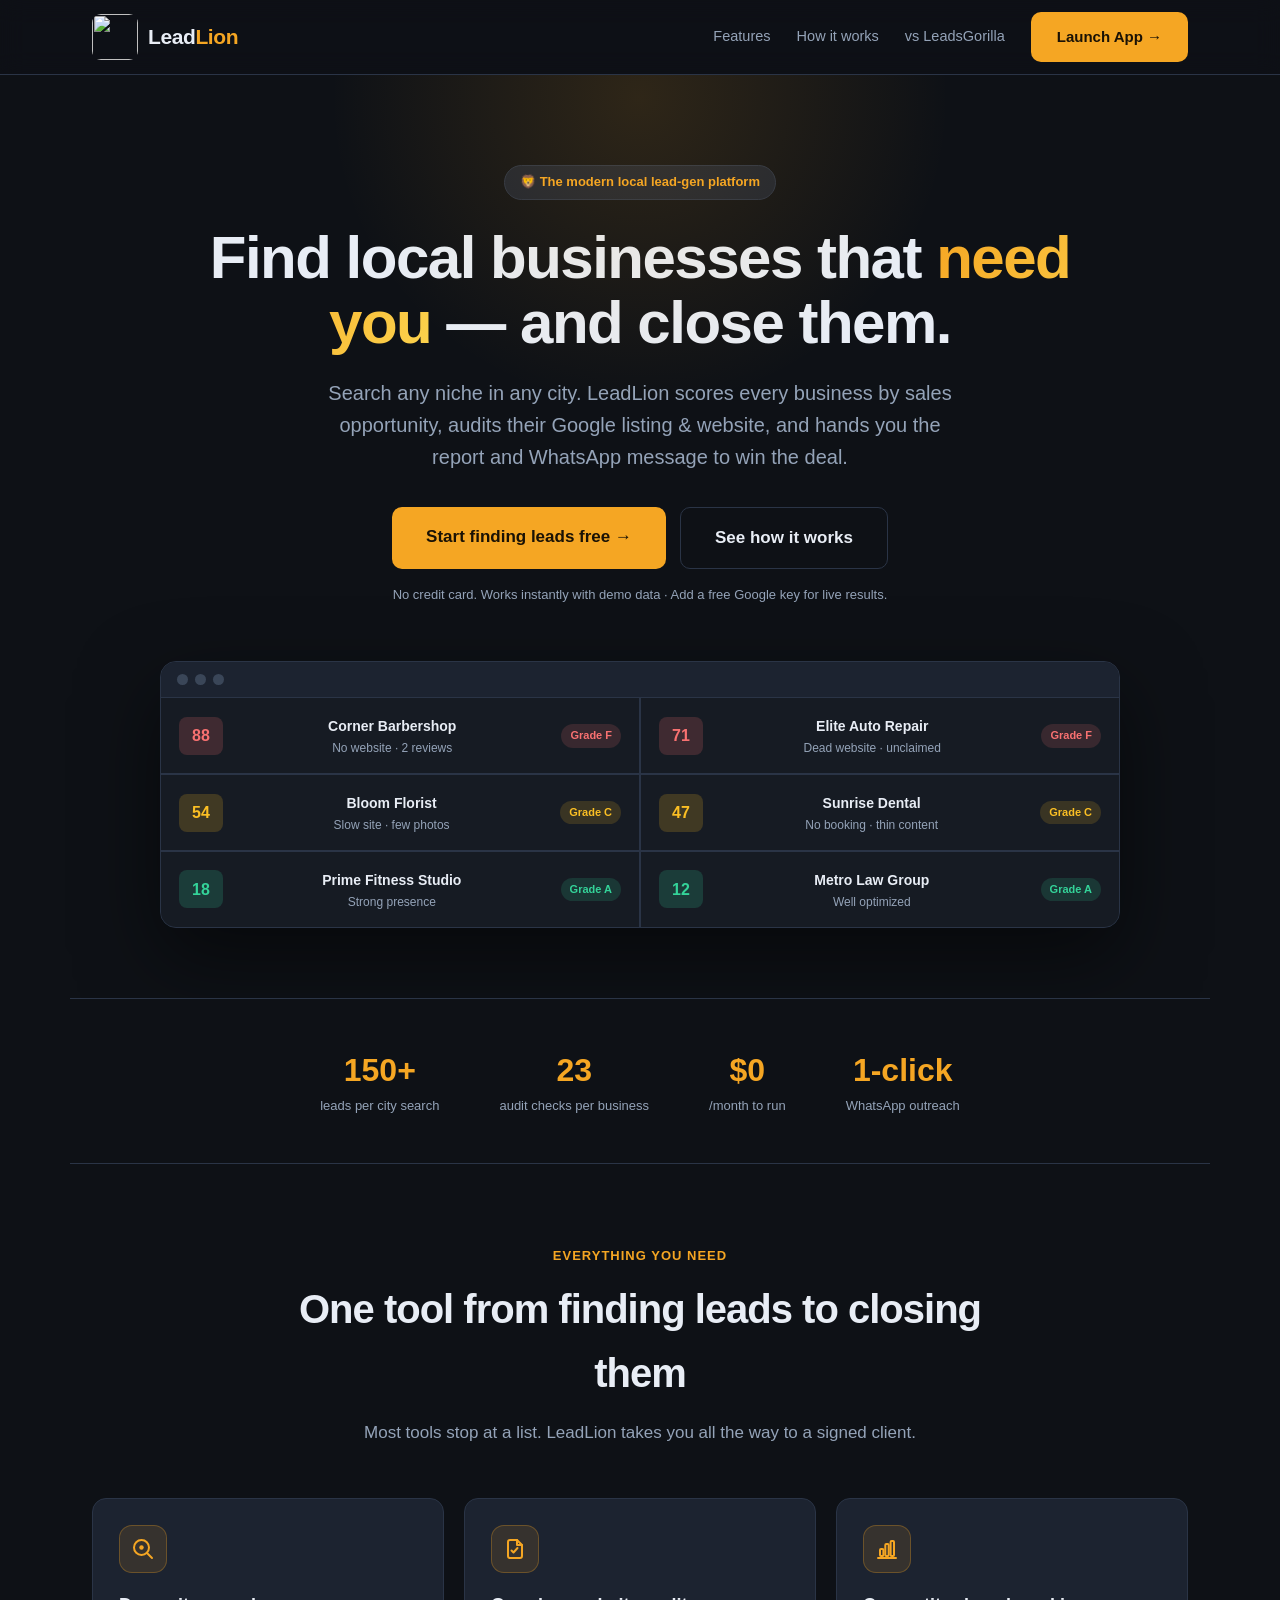
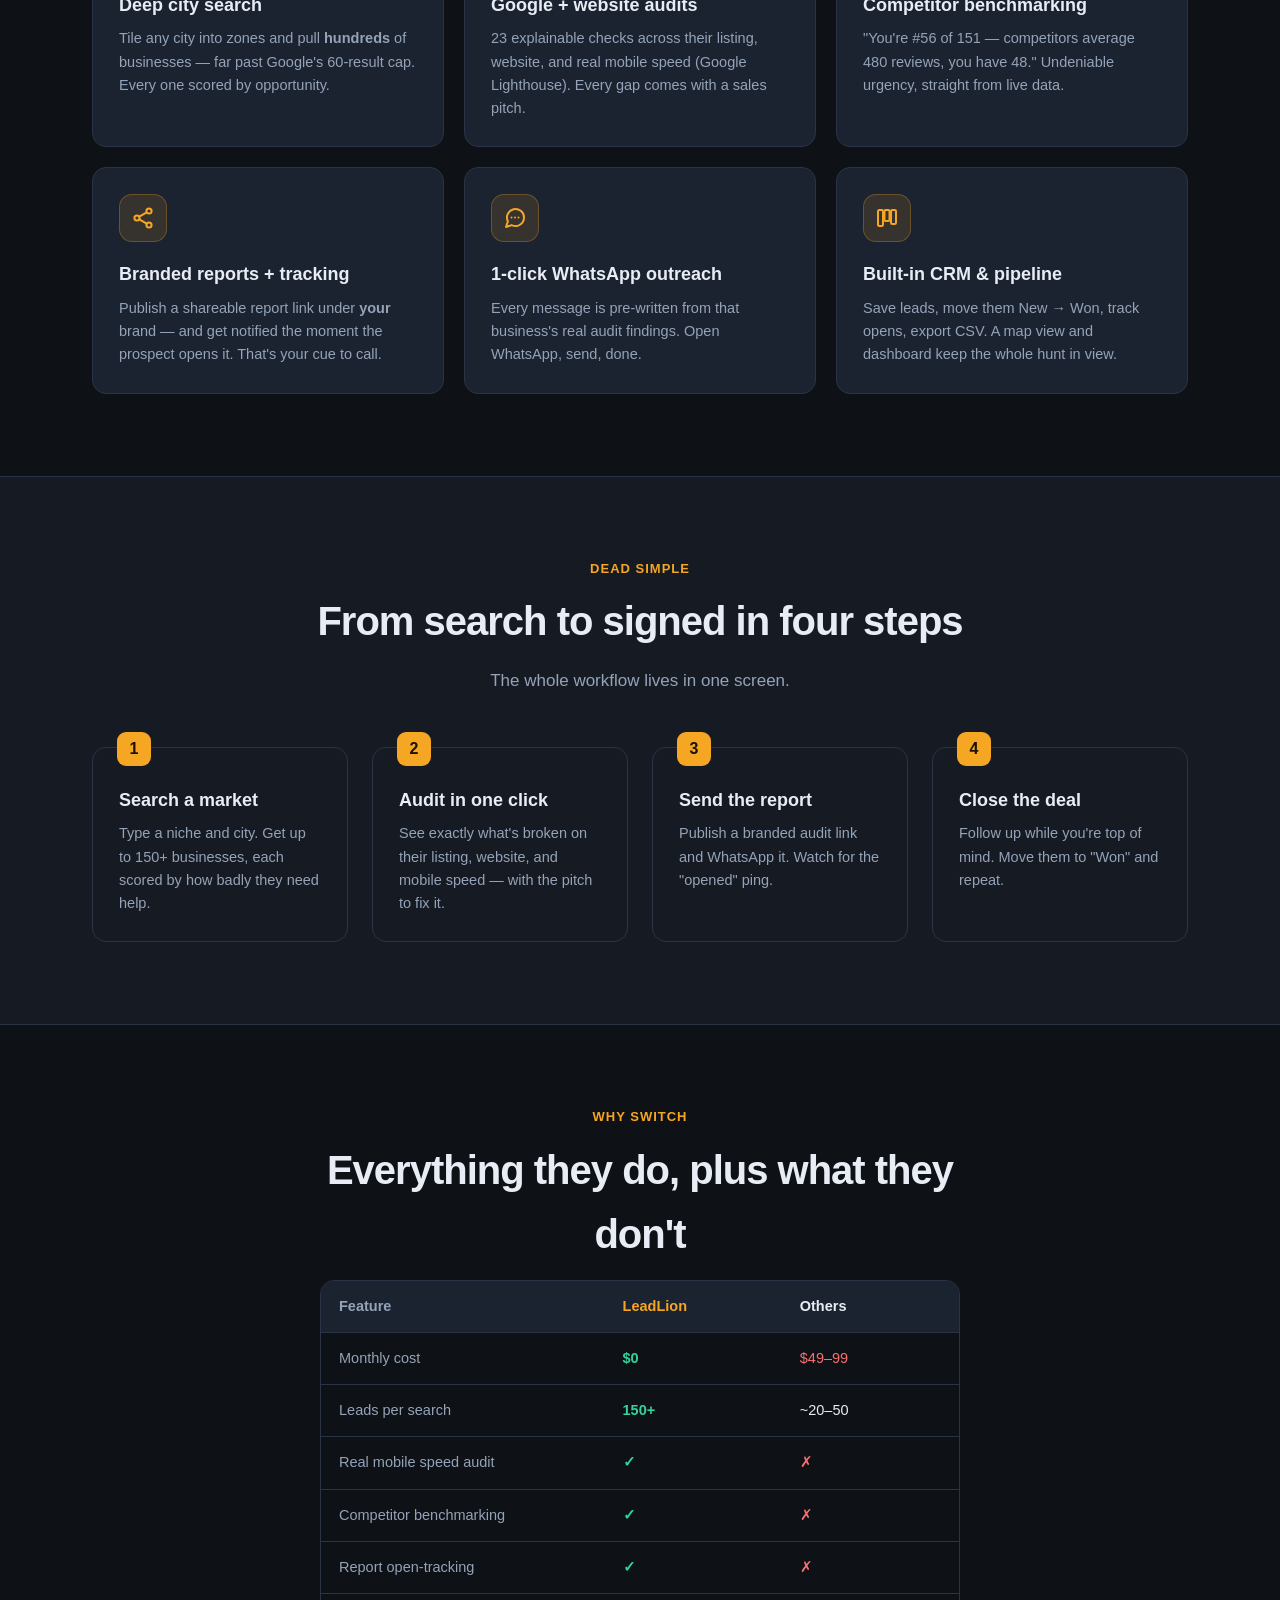
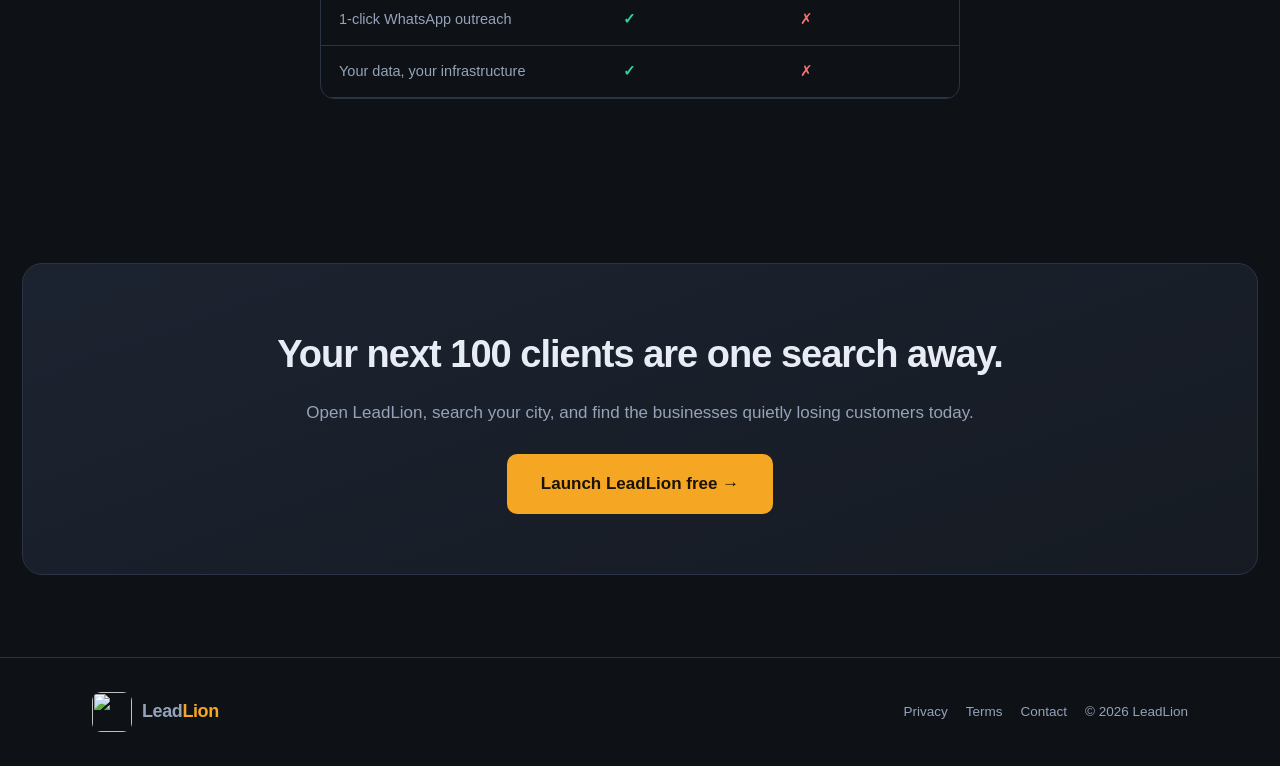
==== commit ff513bce: "Add Privacy Policy and Terms of Use pages; link them + contact email in landing footer Co-Authored-B" ====
--- a/public/index.html
+++ b/public/index.html
@@ -196,7 +196,12 @@
 
   <footer><div class="wrap">
     <div class="logo" style="font-size:18px"><img src="/logo.png" width="40" height="40" alt=""><span>Lead<b>Lion</b></span></div>
-    <div>© 2026 LeadLion · Built for local marketing agencies.</div>
+    <div style="display:flex;align-items:center;gap:18px;flex-wrap:wrap">
+      <a href="/privacy" style="color:var(--dim)">Privacy</a>
+      <a href="/terms" style="color:var(--dim)">Terms</a>
+      <a href="mailto:aifi2k02@gmail.com" style="color:var(--dim)">Contact</a>
+      <span>© 2026 LeadLion</span>
+    </div>
   </div></footer>
 </body>
 </html>
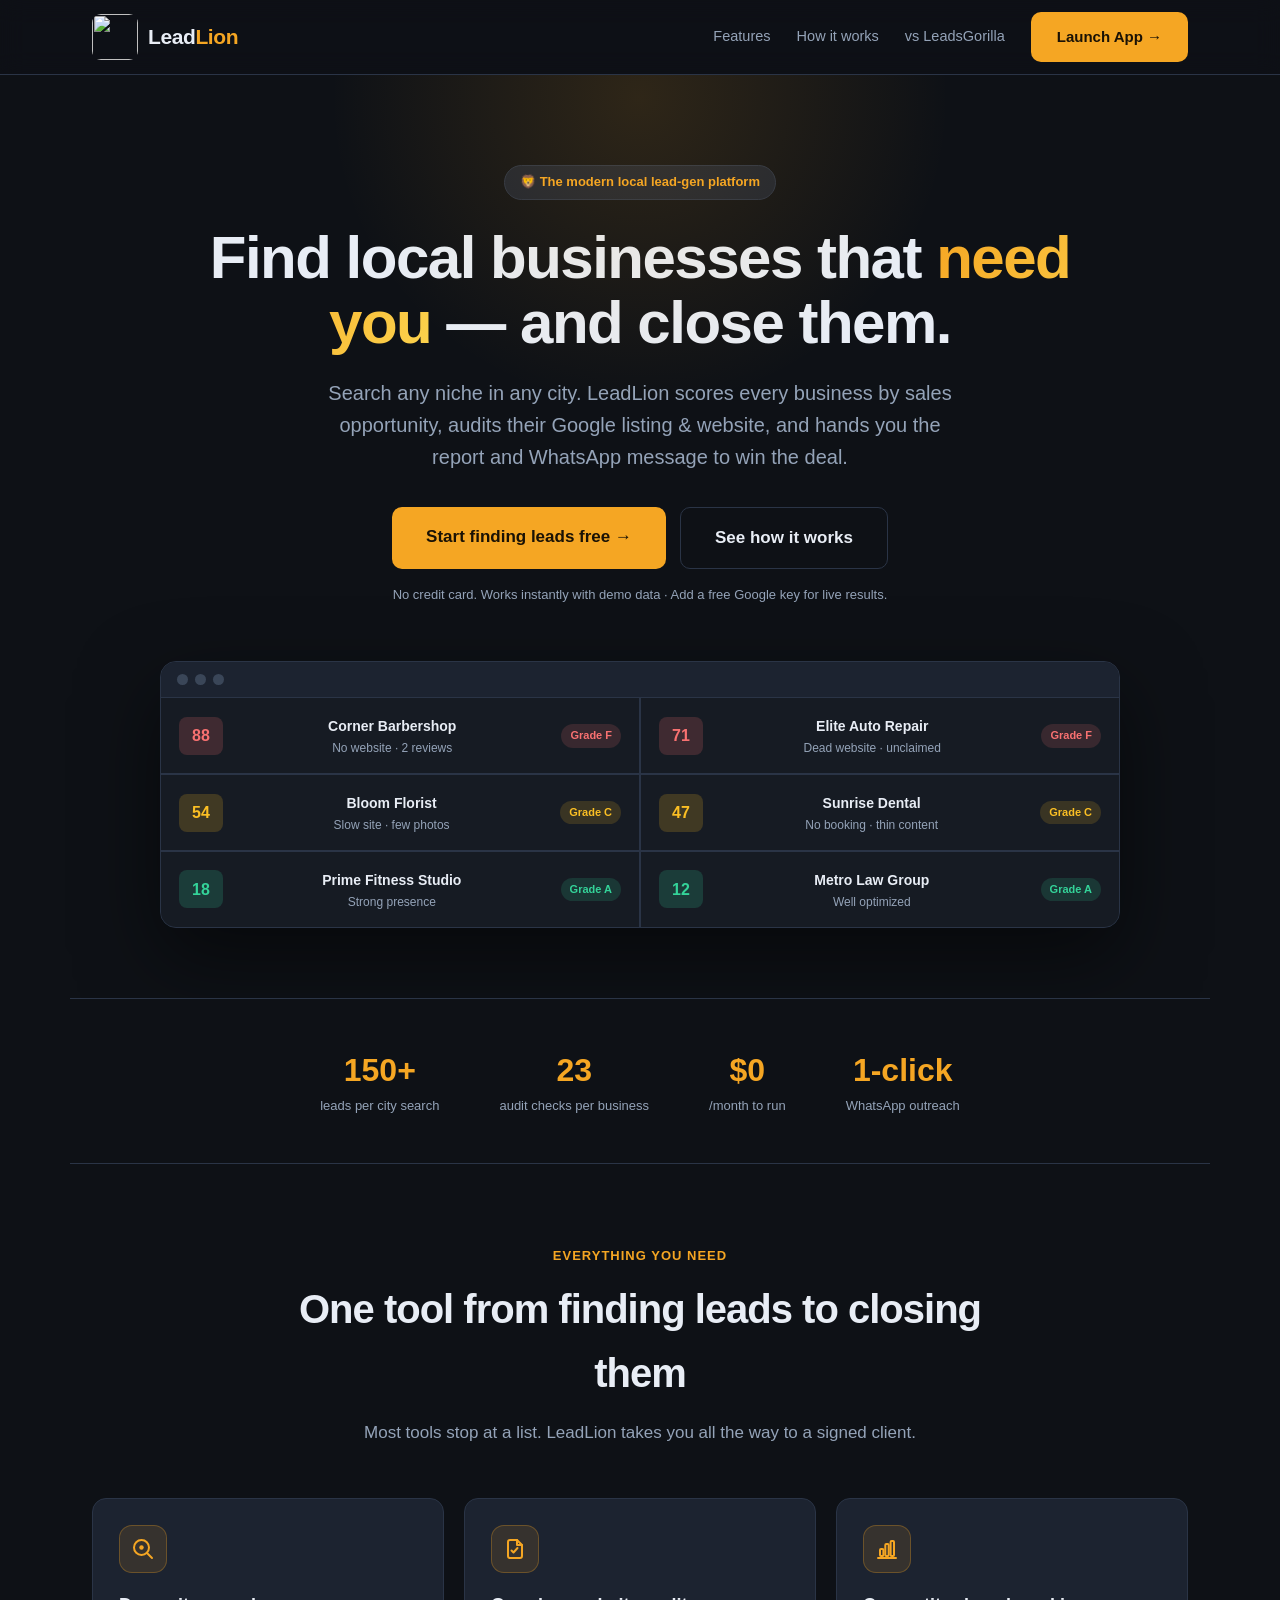
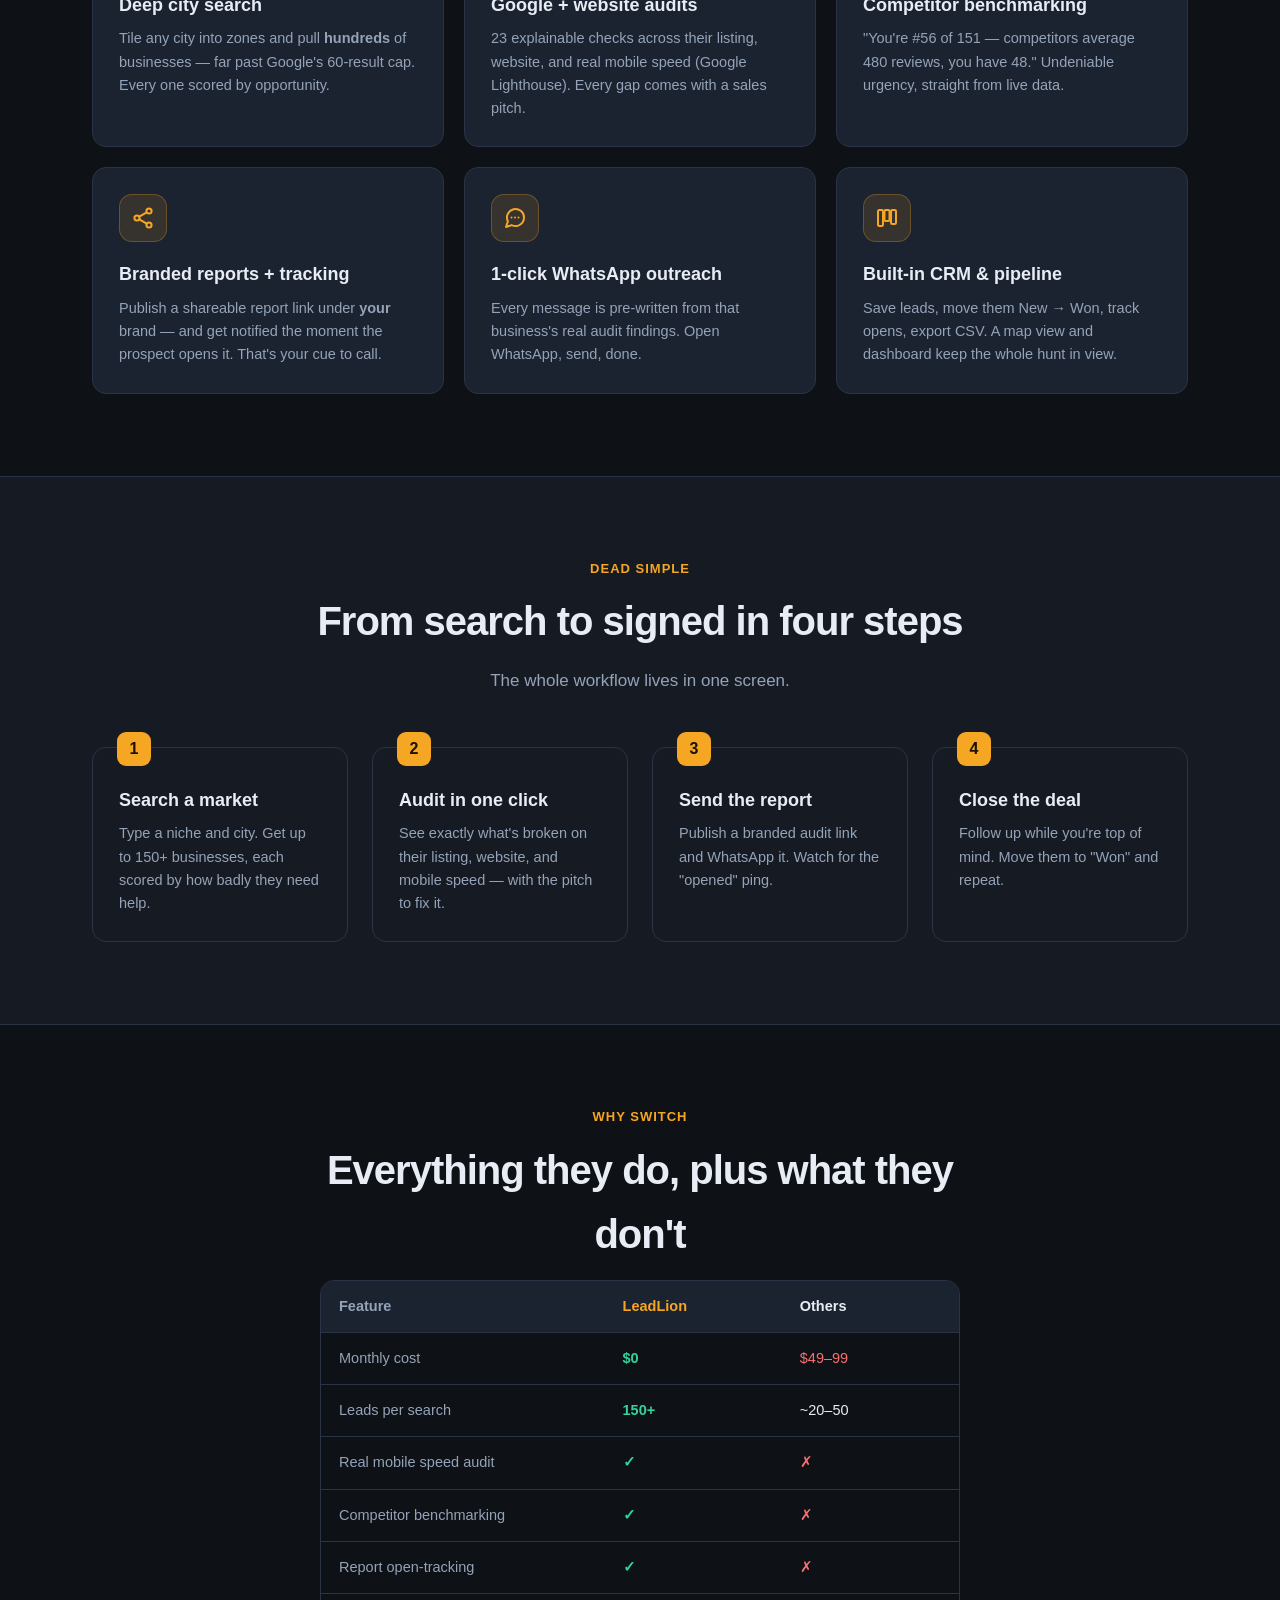
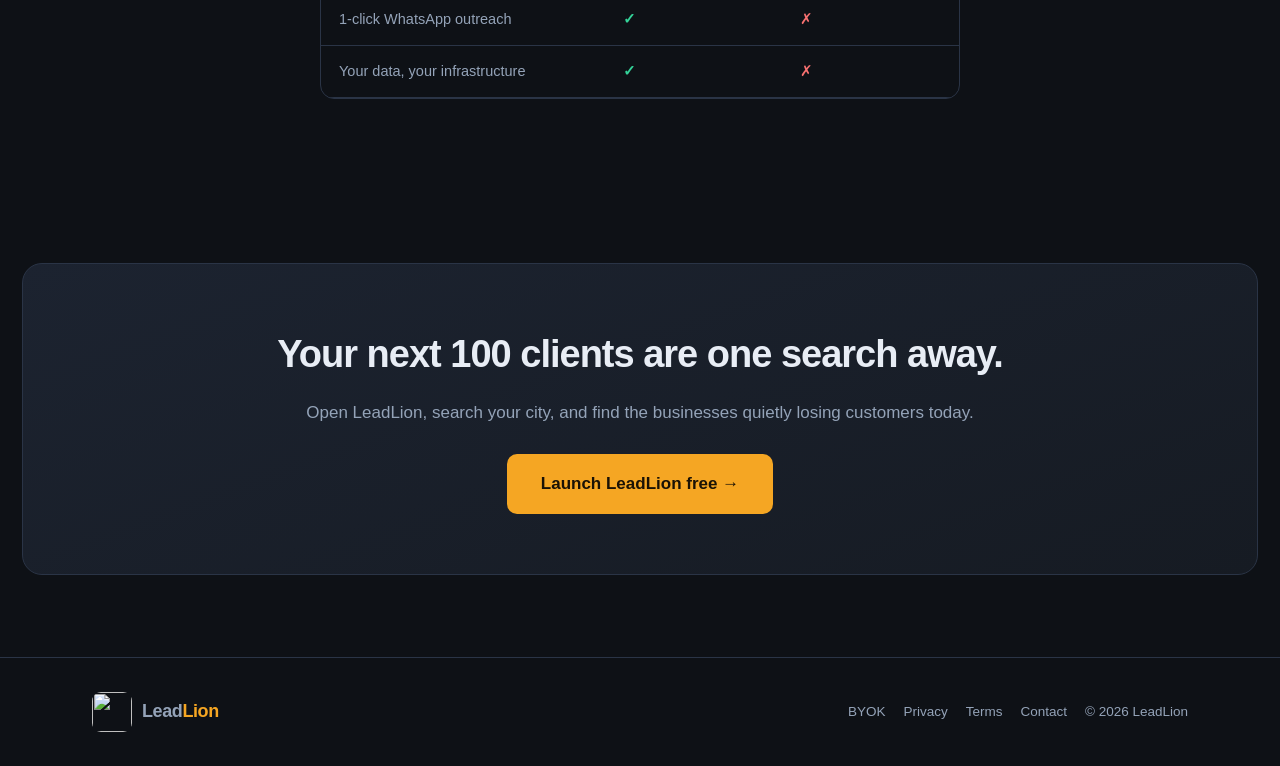
==== commit 4ca96a09: "Add public BYOK page at /byok + link it from the site and Settings Turns docs/BYOK.md into a real pa" ====
--- a/public/index.html
+++ b/public/index.html
@@ -197,6 +197,7 @@
   <footer><div class="wrap">
     <div class="logo" style="font-size:18px"><img src="/logo.png" width="40" height="40" alt=""><span>Lead<b>Lion</b></span></div>
     <div style="display:flex;align-items:center;gap:18px;flex-wrap:wrap">
+      <a href="/byok" style="color:var(--dim)">BYOK</a>
       <a href="/privacy" style="color:var(--dim)">Privacy</a>
       <a href="/terms" style="color:var(--dim)">Terms</a>
       <a href="mailto:aifi2k02@gmail.com" style="color:var(--dim)">Contact</a>
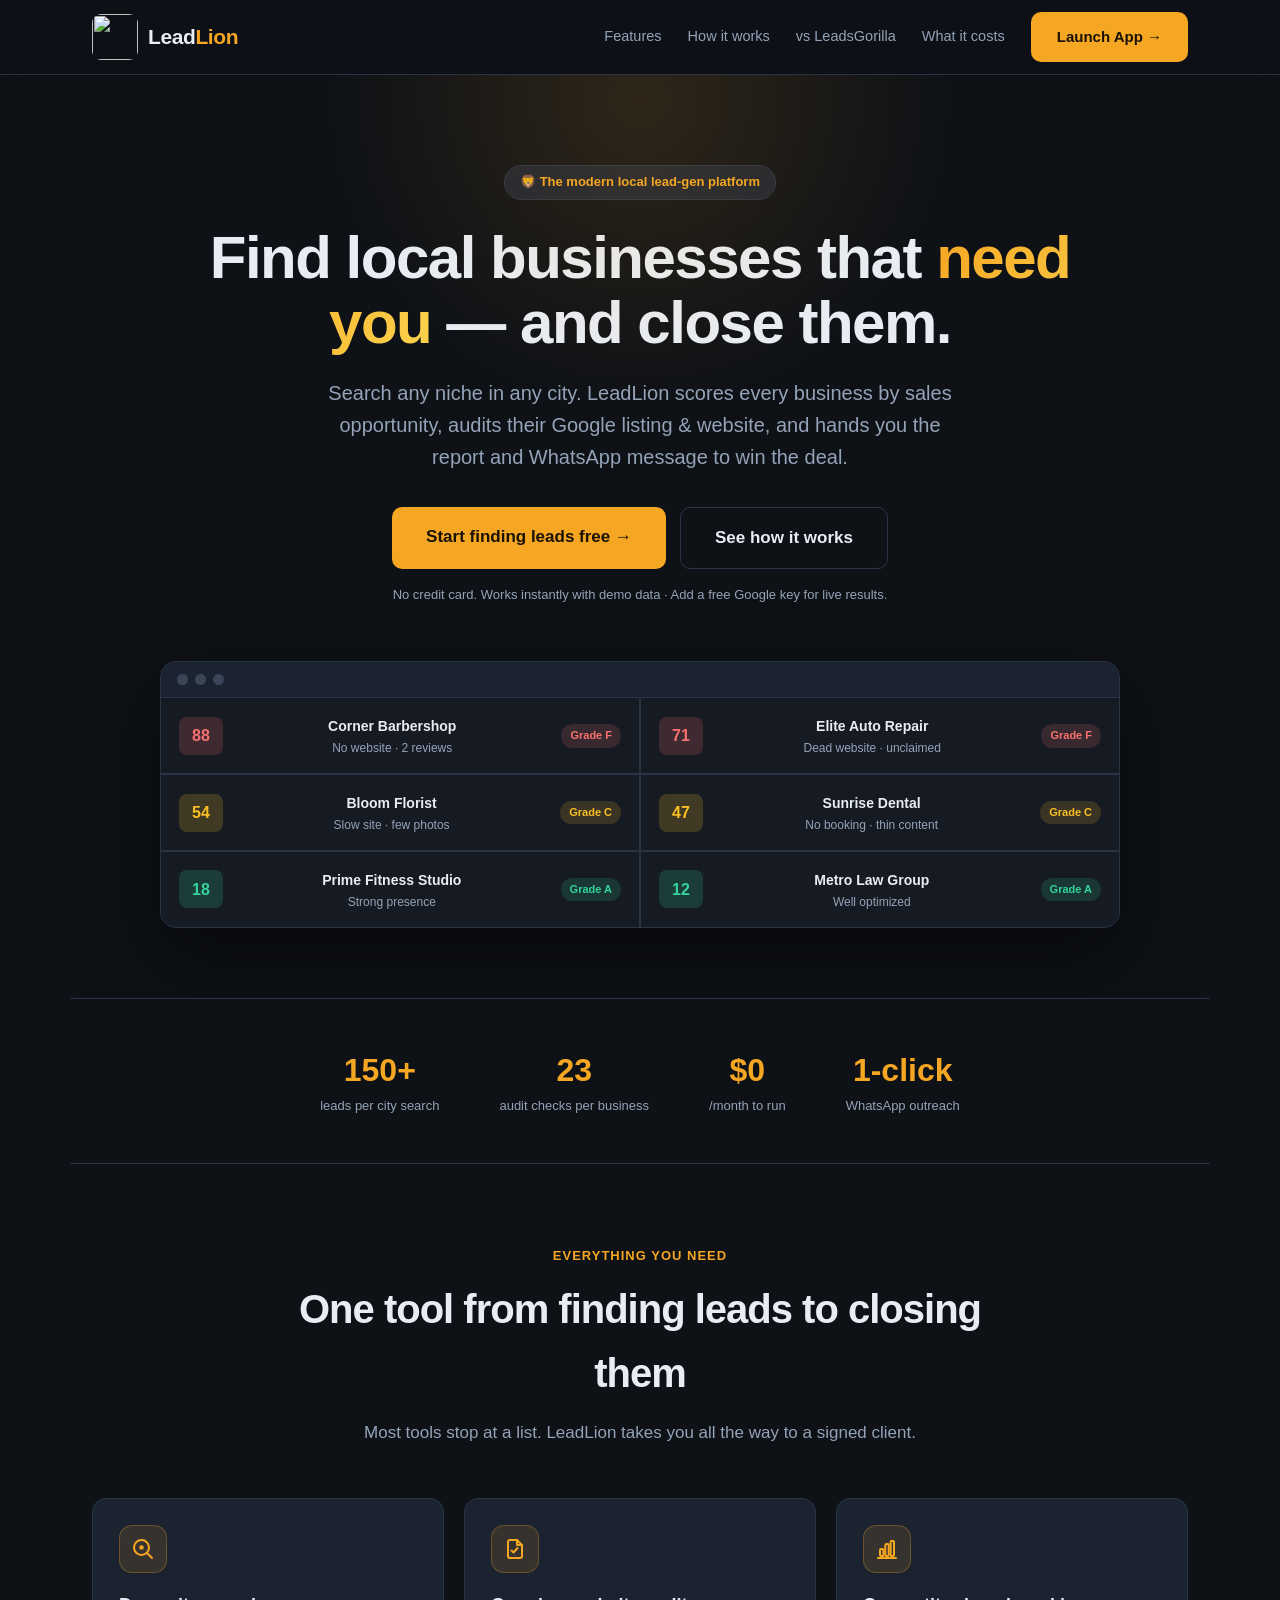
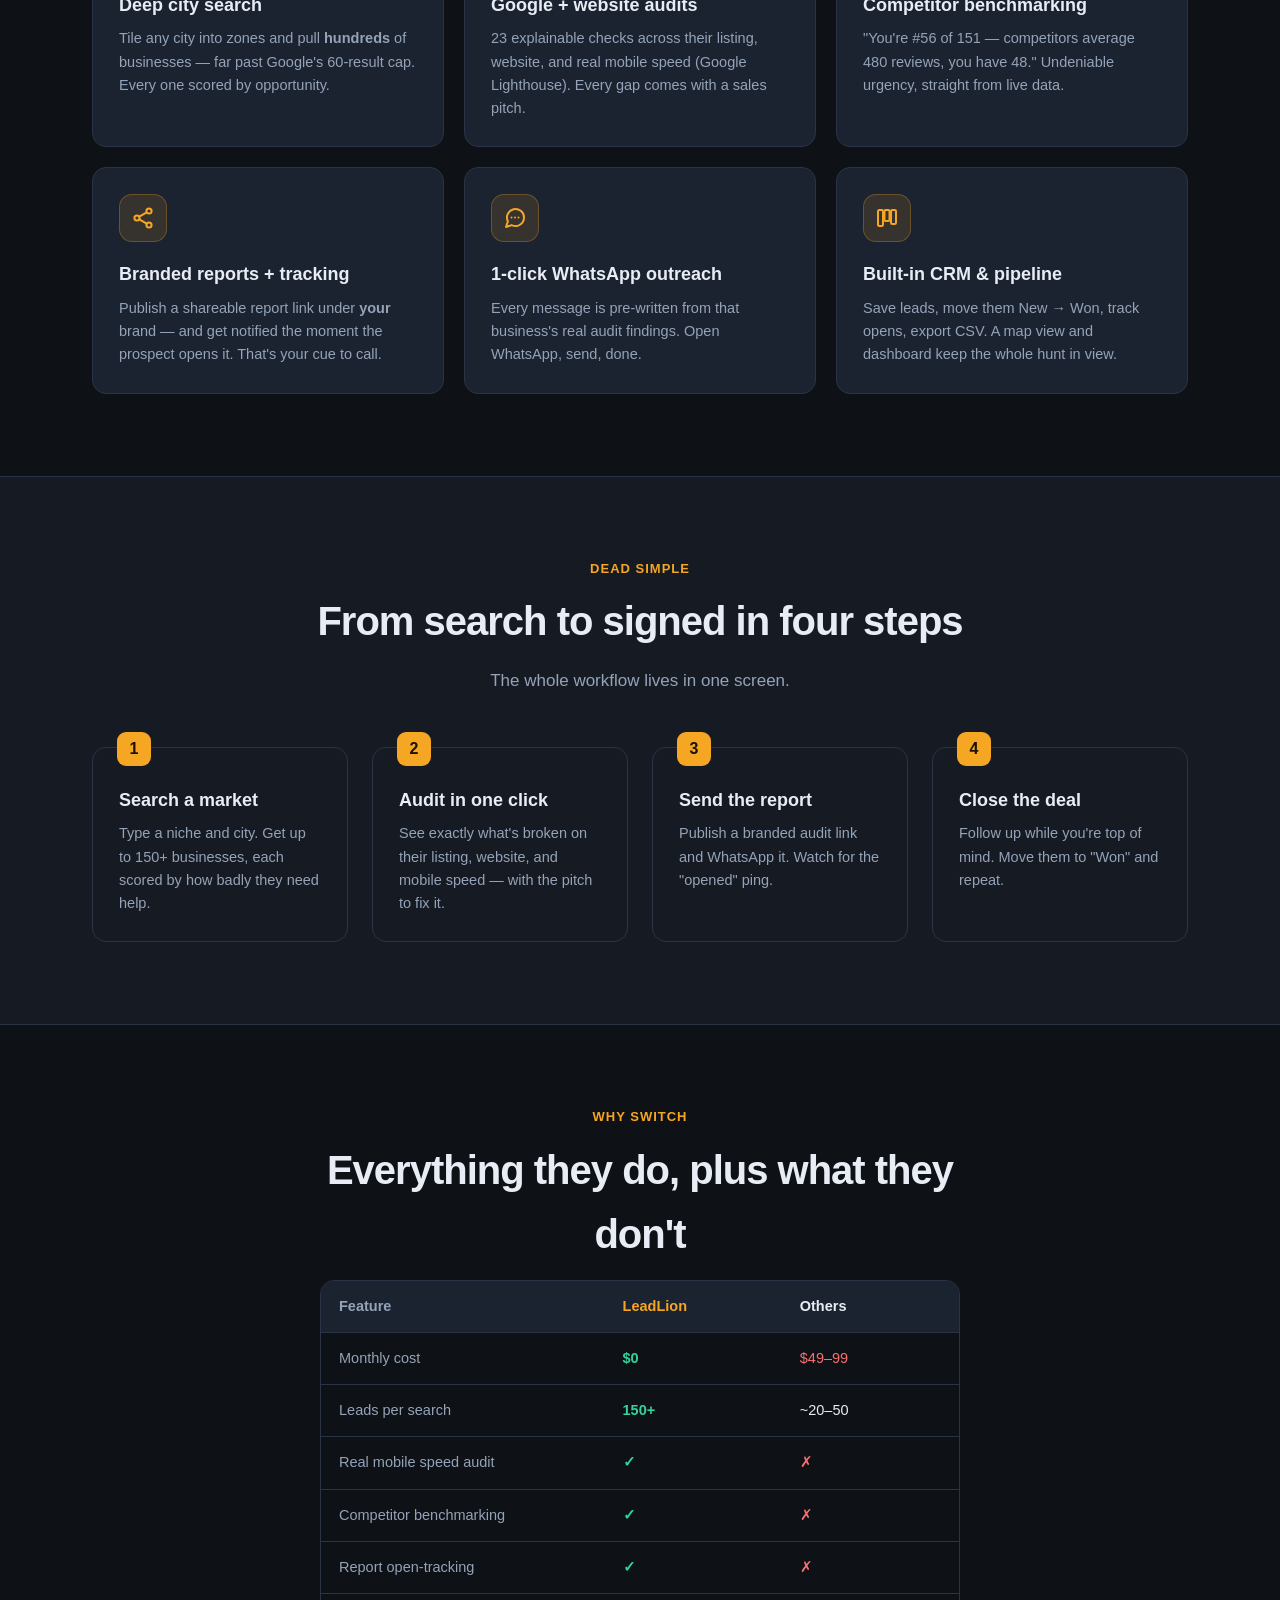
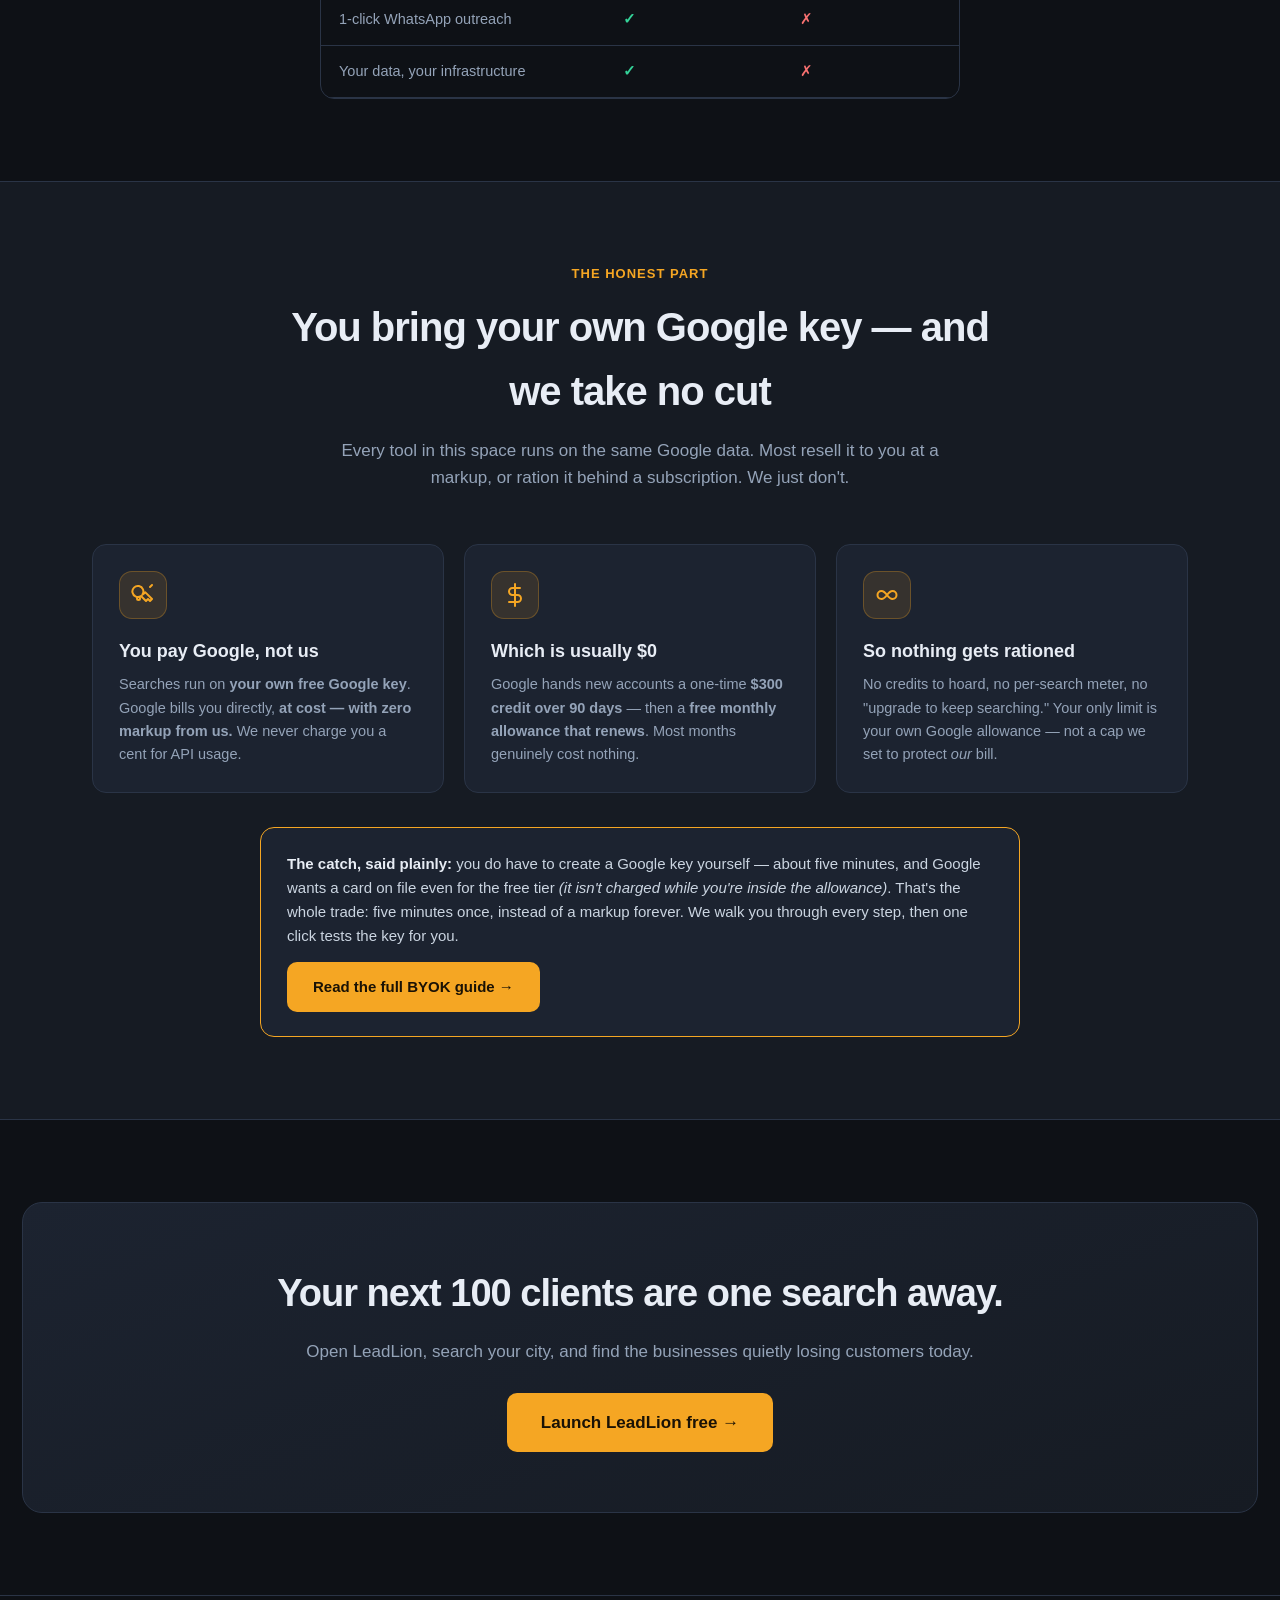
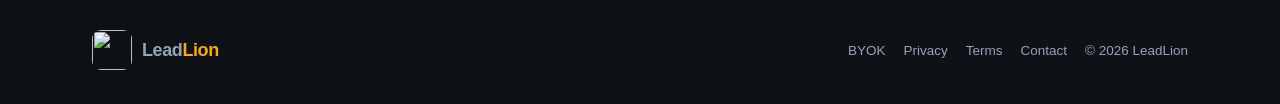
==== commit 7cba9ce8: "BYOK + Supabase onboarding, required-for-full storage, fix-plan deliverable BYOK (front-of-funnel ke" ====
--- a/public/index.html
+++ b/public/index.html
@@ -113,6 +113,7 @@
       <a href="#features">Features</a>
       <a href="#how">How it works</a>
       <a href="#compare">vs LeadsGorilla</a>
+      <a href="#byok">What it costs</a>
       <a class="btn" href="/app">Launch App →</a>
     </div>
   </div></nav>
@@ -188,6 +189,35 @@
     </div>
   </div></section>
 
+  <section class="blk" id="byok" style="background:var(--panel);border-top:1px solid var(--border);border-bottom:1px solid var(--border)"><div class="wrap">
+    <p class="eyebrow">The honest part</p>
+    <h2 class="title">You bring your own Google key — and we take no cut</h2>
+    <p class="lead">Every tool in this space runs on the same Google data. Most resell it to you at a markup, or ration it behind a subscription. We just don't.</p>
+    <div class="features">
+      <div class="feat">
+        <div class="ico"><svg viewBox="0 0 24 24"><path d="M21 2l-2 2m-7.6 7.6a5.5 5.5 0 1 0-1.4 1.4L13 16l2 2 2-2 2 2 2-2-6.6-6.6Z"/><circle cx="7.5" cy="15.5" r="1.5"/></svg></div>
+        <h3>You pay Google, not us</h3>
+        <p>Searches run on <b>your own free Google key</b>. Google bills you directly, <b>at cost — with zero markup from us.</b> We never charge you a cent for API usage.</p>
+      </div>
+      <div class="feat">
+        <div class="ico"><svg viewBox="0 0 24 24"><line x1="12" y1="1" x2="12" y2="23"/><path d="M17 5H9.5a3.5 3.5 0 0 0 0 7h5a3.5 3.5 0 0 1 0 7H6"/></svg></div>
+        <h3>Which is usually $0</h3>
+        <p>Google hands new accounts a one-time <b>$300 credit over 90 days</b> — then a <b>free monthly allowance that renews</b>. Most months genuinely cost nothing.</p>
+      </div>
+      <div class="feat">
+        <div class="ico"><svg viewBox="0 0 24 24"><path d="M12 12c-2-2.7-3.6-4-5.5-4a4 4 0 1 0 0 8c1.9 0 3.5-1.3 5.5-4Zm0 0c2 2.7 3.6 4 5.5 4a4 4 0 0 0 0-8c-1.9 0-3.5 1.3-5.5 4Z"/></svg></div>
+        <h3>So nothing gets rationed</h3>
+        <p>No credits to hoard, no per-search meter, no "upgrade to keep searching." Your only limit is your own Google allowance — not a cap we set to protect <i>our</i> bill.</p>
+      </div>
+    </div>
+    <div style="max-width:760px;margin:34px auto 0;background:var(--card);border:1px solid var(--accent);border-radius:14px;padding:24px 26px">
+      <p style="font-size:15px;color:#cbd5e1;margin-bottom:14px">
+        <b style="color:var(--text)">The catch, said plainly:</b> you do have to create a Google key yourself — about five minutes, and Google wants a card on file even for the free tier <i>(it isn't charged while you're inside the allowance)</i>. That's the whole trade: five minutes once, instead of a markup forever. We walk you through every step, then one click tests the key for you.
+      </p>
+      <a class="btn" href="/byok">Read the full BYOK guide →</a>
+    </div>
+  </div></section>
+
   <section class="blk"><div class="final">
     <h2>Your next 100 clients are one search away.</h2>
     <p>Open LeadLion, search your city, and find the businesses quietly losing customers today.</p>
